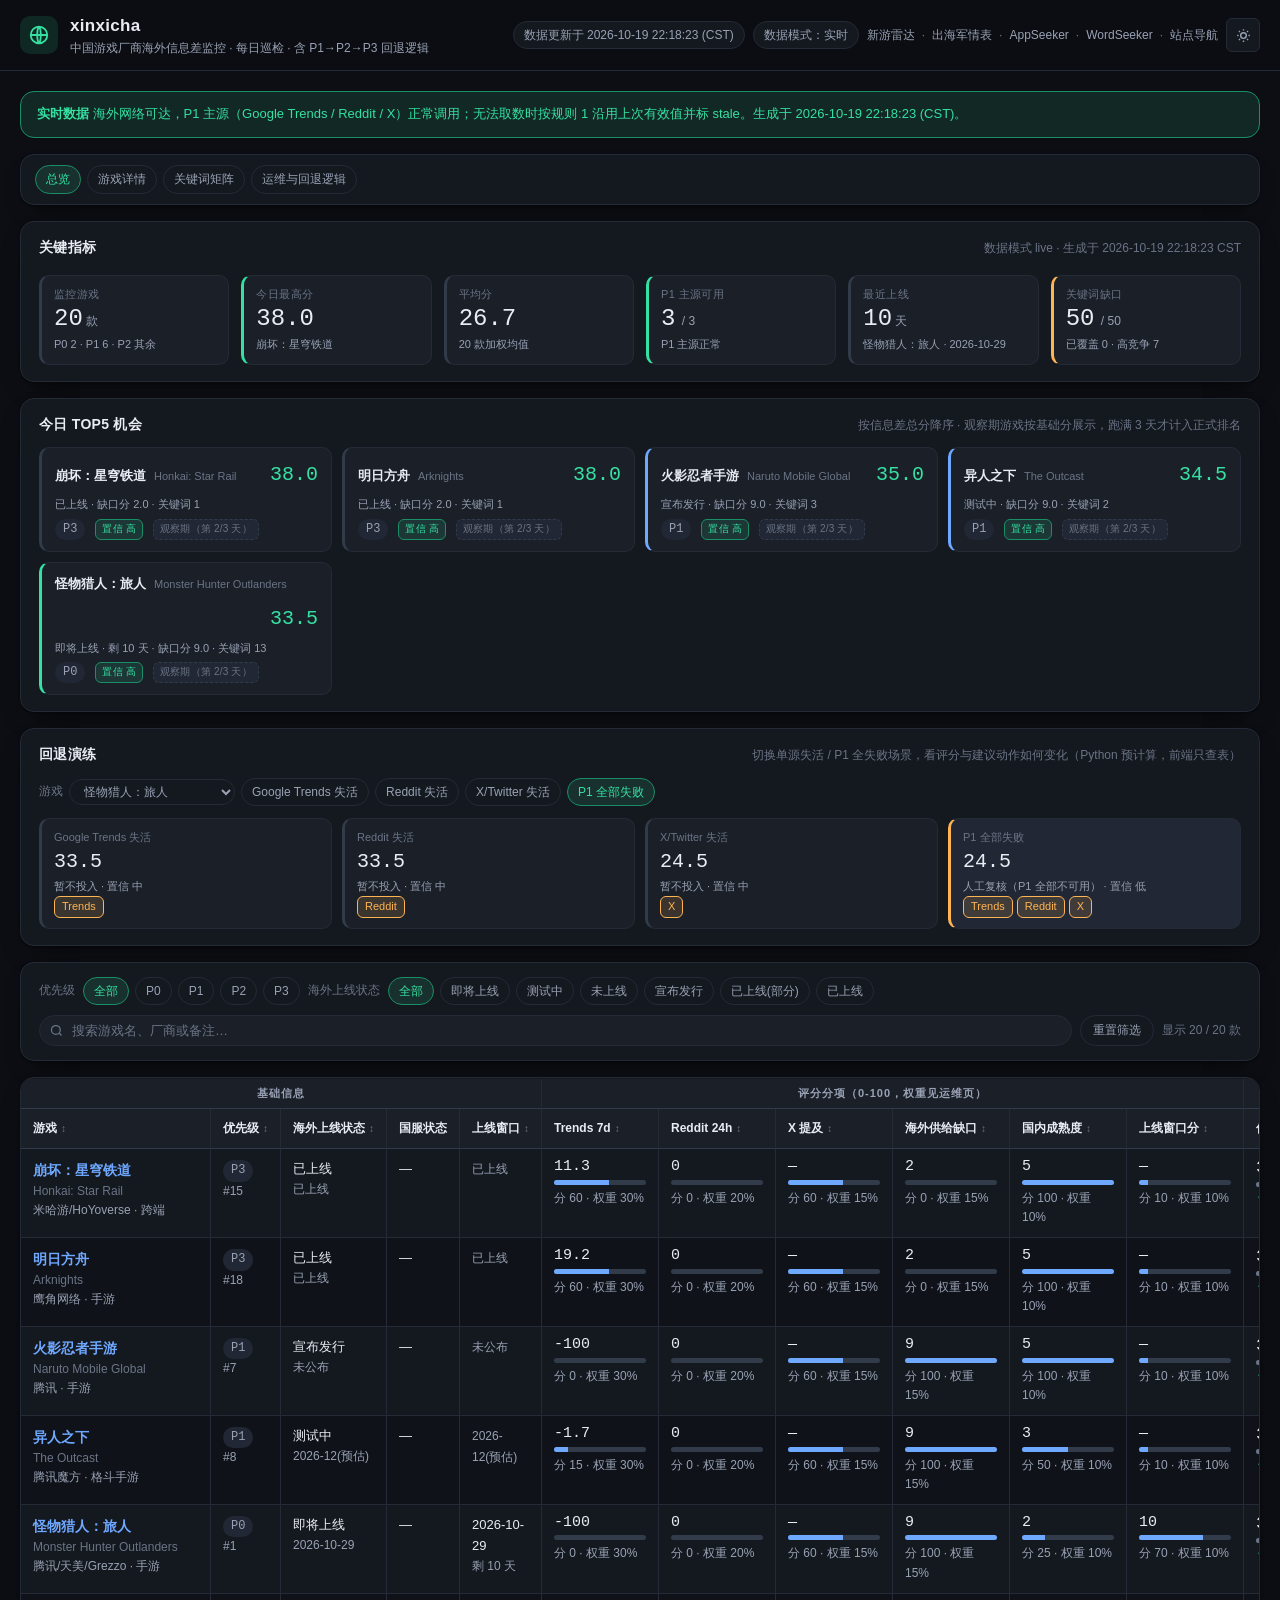
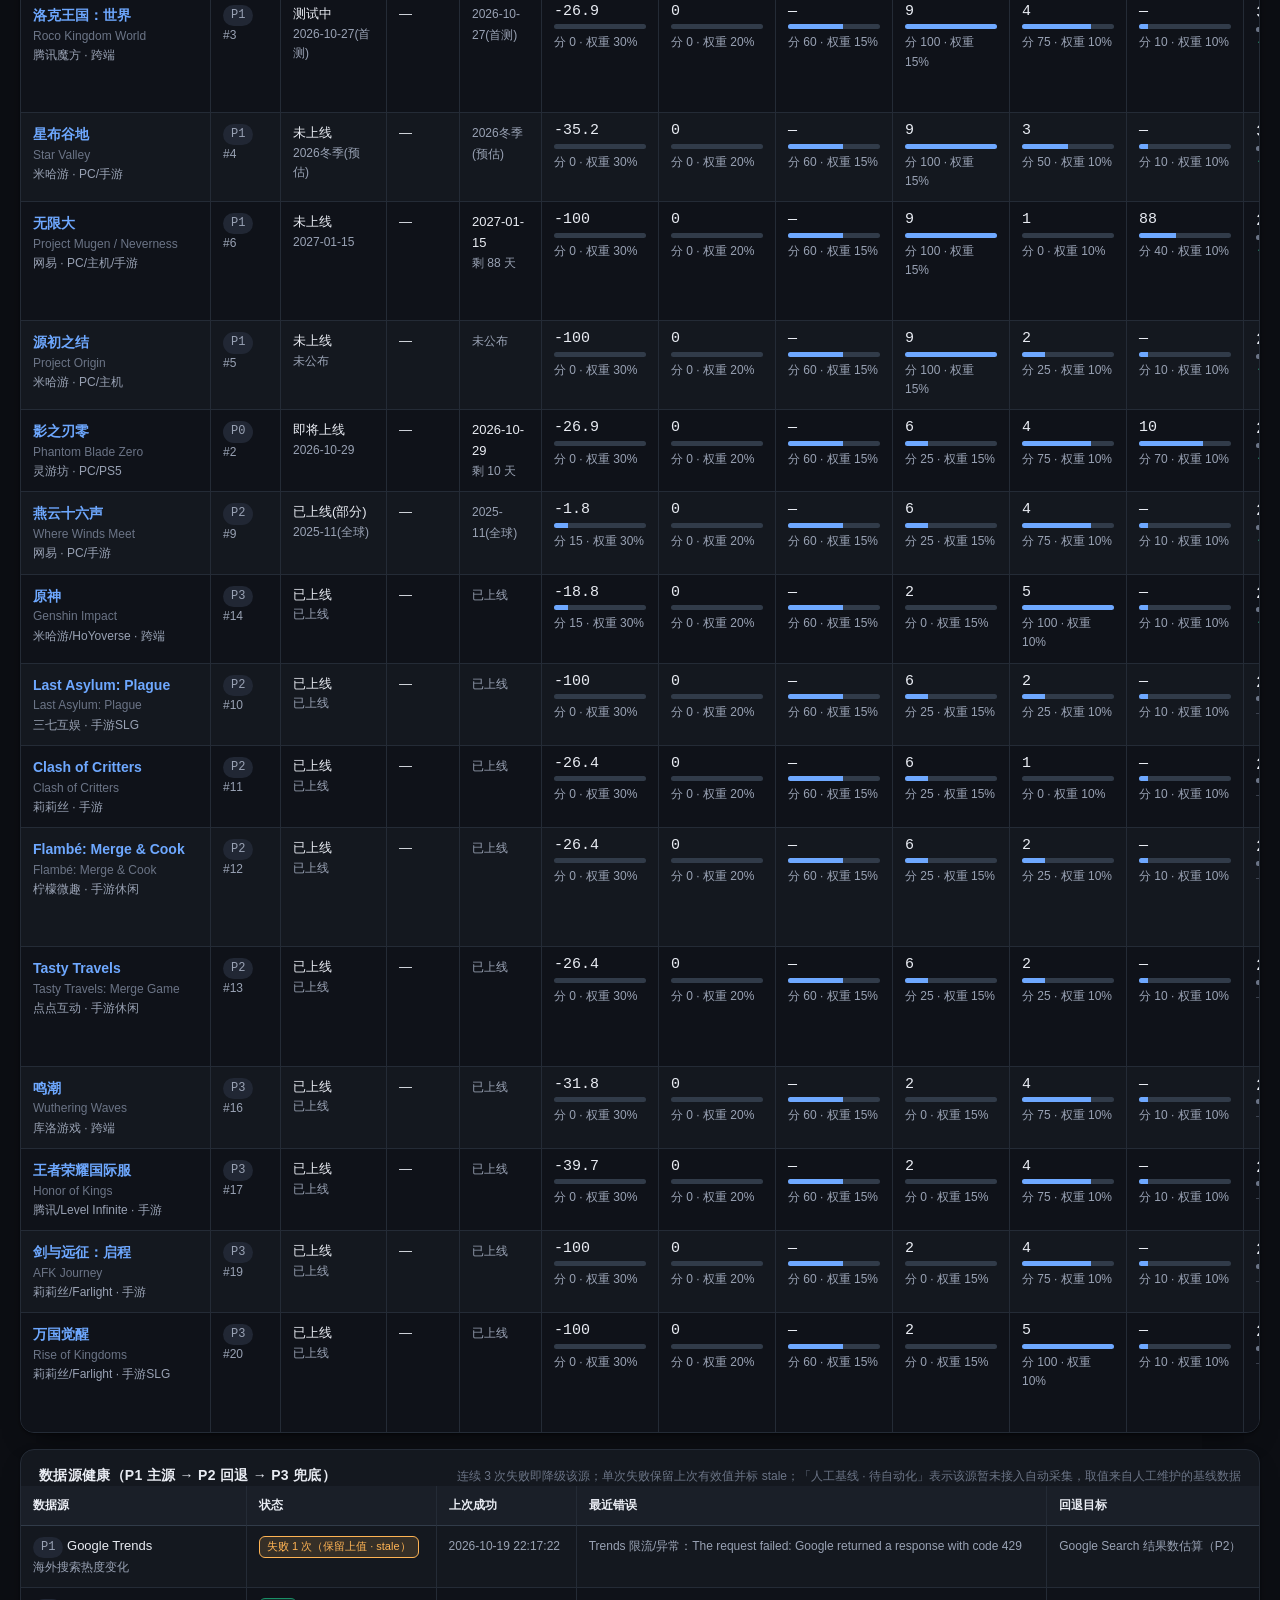
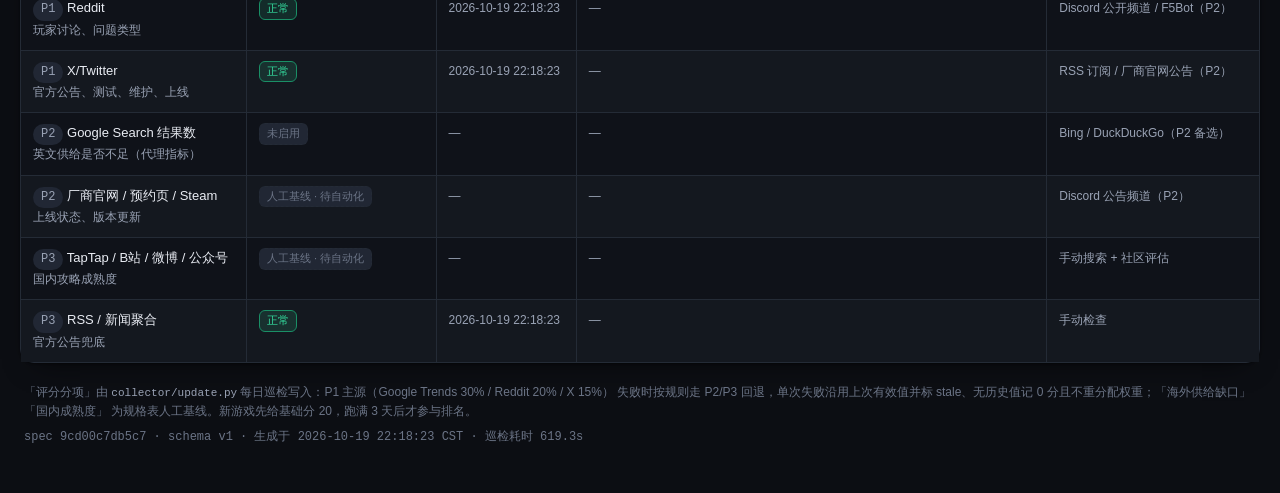
==== web/index.html @ 49a43081 "feat(index): 基础信息新增「国服状态」列（不参与评分）" ====
<!DOCTYPE html>
<html lang="zh-CN" data-theme="dark">
<head>
<meta charset="utf-8">
<meta name="viewport" content="width=device-width, initial-scale=1">
<title>xinxicha · 中国游戏厂商海外信息差监控</title>
<meta name="description" content="20 款国产游戏 × 50 个英文 SEO 关键词的海外信息差监控：Google Trends / Reddit / X 三项 P1 主源每日巡检，失败时按 P1→P2→P3 回退链降级，含回退演练与运行日志。">
<script>
(function () {
  try {
    var saved = localStorage.getItem('xinxicha:theme');
    document.documentElement.setAttribute('data-theme', saved === 'light' ? 'light' : 'dark');
  } catch (error) { /* 隐私模式下保持默认 */ }
})();
</script>
<link rel="stylesheet" href="styles.css?v=4">
</head>
<body>

<header class="topbar">
  <div class="topbar-inner">
    <div class="brand">
      <span class="brand-mark" aria-hidden="true">
        <svg viewBox="0 0 24 24" fill="none" stroke="currentColor" stroke-width="2">
          <circle cx="12" cy="12" r="9"></circle>
          <path d="M3 12h18M12 3c2.6 3 2.6 15 0 18M12 3c-2.6 3-2.6 15 0 18"></path>
        </svg>
      </span>
      <div class="brand-text">
        <h1>xinxicha</h1>
        <p>中国游戏厂商海外信息差监控 · 每日巡检 · 含 P1→P2→P3 回退逻辑</p>
      </div>
    </div>

    <div class="topbar-actions">
      <span class="chip chip-quiet" id="updated-at">正在载入数据…</span>
      <span class="chip chip-quiet" id="mode-chip" hidden></span>
      <span class="chip chip-alert" id="alert-chip" hidden></span>
      <nav class="site-nav" aria-label="同服务器的其他站点">
        <a href="http://101.132.195.92/gameseek/">新游雷达</a>
        <span class="sep">·</span>
        <a href="http://101.132.195.92/gameqker/">出海军情表</a>
        <span class="sep">·</span>
        <a href="http://101.132.195.92/appseeker/">AppSeeker</a>
        <span class="sep">·</span>
        <a href="http://101.132.195.92/wordseeker/">WordSeeker</a>
        <span class="sep">·</span>
        <a href="http://101.132.195.92/">站点导航</a>
      </nav>
      <button class="icon-btn" id="theme-toggle" type="button" aria-label="切换配色">
        <svg viewBox="0 0 24 24" fill="none" stroke="currentColor" stroke-width="2" aria-hidden="true">
          <path d="M12 3v2M12 19v2M3 12h2M19 12h2M5.6 5.6l1.4 1.4M17 17l1.4 1.4M18.4 5.6L17 7M7 17l-1.4 1.4"></path>
          <circle cx="12" cy="12" r="4"></circle>
        </svg>
      </button>
    </div>
  </div>
</header>

<main class="shell">

  <div class="mode-banner" id="mode-banner" hidden></div>

  <nav class="panel page-tabs" aria-label="站内页签">
    <a href="index.html" aria-current="page">总览</a>
    <a href="detail.html">游戏详情</a>
    <a href="keywords.html">关键词矩阵</a>
    <a href="ops.html">运维与回退逻辑</a>
  </nav>

  <section class="panel" aria-label="关键指标">
    <div class="panel-head">
      <h2 class="panel-title">关键指标</h2>
      <span class="panel-note" id="kpi-note"></span>
    </div>
    <div class="kpi-grid" id="kpi-grid"></div>
  </section>

  <section class="panel" aria-label="今日机会">
    <div class="panel-head">
      <h2 class="panel-title">今日 TOP5 机会</h2>
      <span class="panel-note" id="opp-note"></span>
    </div>
    <div class="opp-grid" id="opp-grid"></div>
  </section>

  <section class="panel" aria-label="回退演练">
    <div class="panel-head">
      <h2 class="panel-title">回退演练</h2>
      <span class="panel-note">切换单源失活 / P1 全失败场景，看评分与建议动作如何变化（Python 预计算，前端只查表）</span>
    </div>
    <div class="sim-bar" id="sim-bar"></div>
    <div class="sim-result" id="sim-result"></div>
  </section>

  <section class="panel filter-panel" aria-label="筛选">
    <div class="filter-row">
      <span class="filter-label">优先级</span>
      <div class="chips" id="filter-priority"></div>
      <span class="filter-label">海外上线状态</span>
      <div class="chips" id="filter-status"></div>
    </div>
    <div class="filter-row">
      <span class="search-wrap">
        <svg class="search-icon" viewBox="0 0 24 24" fill="none" stroke="currentColor" stroke-width="2" aria-hidden="true">
          <circle cx="11" cy="11" r="7"></circle>
          <path d="M20 20l-3.5-3.5"></path>
        </svg>
        <input type="search" id="search" placeholder="搜索游戏名、厂商或备注…" autocomplete="off">
      </span>
      <button class="text-btn" id="reset" type="button">重置筛选</button>
      <span class="result-count" id="result-count"></span>
    </div>
  </section>

  <section class="panel table-panel" aria-label="信息差评分表">
    <div class="table-scroll">
      <table class="cmp-table table-mid" id="game-table">
        <thead>
          <tr class="group-row">
            <th colspan="5">基础信息</th>
            <th colspan="6">评分分项（0-100，权重见运维页）</th>
            <th colspan="4">结论</th>
          </tr>
          <tr class="col-row">
            <th class="col-first"><button class="th-btn" data-sort-key="name_cn" type="button">游戏</button></th>
            <th><button class="th-btn" data-sort-key="priority" type="button">优先级</button></th>
            <th><button class="th-btn" data-sort-key="status" type="button">海外上线状态</button></th>
            <th>国服状态</th>
            <th><button class="th-btn" data-sort-key="launch_days" type="button">上线窗口</button></th>
            <th><button class="th-btn" data-sort-key="c_trends" type="button">Trends 7d</button></th>
            <th><button class="th-btn" data-sort-key="c_reddit" type="button">Reddit 24h</button></th>
            <th><button class="th-btn" data-sort-key="c_x" type="button">X 提及</button></th>
            <th><button class="th-btn" data-sort-key="c_gap" type="button">海外供给缺口</button></th>
            <th><button class="th-btn" data-sort-key="c_cn" type="button">国内成熟度</button></th>
            <th><button class="th-btn" data-sort-key="c_launch" type="button">上线窗口分</button></th>
            <th><button class="th-btn" data-sort-key="total" type="button">信息差总分</button></th>
            <th>建议动作</th>
            <th>置信度</th>
            <th>信号源</th>
          </tr>
        </thead>
        <tbody id="game-body"></tbody>
      </table>
    </div>
  </section>

  <section class="panel empty-state" id="empty-state" hidden></section>

  <section class="panel" aria-label="数据源健康">
    <div class="panel-head">
      <h2 class="panel-title">数据源健康（P1 主源 → P2 回退 → P3 兜底）</h2>
      <span class="panel-note">连续 3 次失败即降级该源；单次失败保留上次有效值并标 stale；「人工基线 · 待自动化」表示该源暂未接入自动采集，取值来自人工维护的基线数据</span>
    </div>
    <div class="table-scroll">
      <table class="cmp-table table-compact">
        <thead>
          <tr class="col-row">
            <th class="col-first">数据源</th>
            <th>状态</th>
            <th>上次成功</th>
            <th>最近错误</th>
            <th>回退目标</th>
          </tr>
        </thead>
        <tbody id="health-body"></tbody>
      </table>
    </div>
  </section>

  <footer class="site-footer">
    <p>
      「评分分项」由 <code>collector/update.py</code> 每日巡检写入：P1 主源（Google Trends 30% / Reddit 20% / X 15%）
      失败时按规则走 P2/P3 回退，单次失败沿用上次有效值并标 stale、无历史值记 0 分且不重分配权重；「海外供给缺口」「国内成熟度」
      为规格表人工基线。新游戏先给基础分 20，跑满 3 天后才参与排名。
    </p>
    <p class="footer-meta" id="footer-meta"></p>
  </footer>

</main>

<script src="data/games.js"></script>
<script src="data/keywords.js"></script>
<script src="data/ops.js"></script>
<script src="core.js?v=3"></script>
<script src="app.js?v=2"></script>
</body>
</html>
---- web/styles.css ----
/* ==========================================================================
   gameqker - 国产游戏出海信息差情报表
   design tokens 与第一个站 gameseek 保持一致，保证两站视觉统一、各自独立
   ========================================================================== */

:root {
  --font-sans: -apple-system, BlinkMacSystemFont, "Segoe UI", "PingFang SC",
               "Hiragino Sans GB", "Microsoft YaHei", "Noto Sans SC", sans-serif;
  --font-mono: "JetBrains Mono", ui-monospace, "SFMono-Regular", Consolas, monospace;
  --radius-sm: 6px;
  --radius: 10px;
  --radius-lg: 14px;
  --radius-full: 999px;
  --shell: 1440px;
}

:root[data-theme="dark"] {
  --bg: #0c0e13;
  --bg-soft: #10131a;
  --panel: #14181f;
  --panel-2: #1a1f28;
  --panel-3: #212734;
  --row-alt: #0f1219;
  --border: #242b36;
  --border-strong: #313b49;
  --text: #e9ecf3;
  --text-dim: #99a2b4;
  --text-faint: #6b7486;
  --brand: #35e0a1;
  --brand-deep: #1a8f66;
  --brand-wash: rgba(53, 224, 161, 0.12);
  --blue: #6ea8ff;
  --amber: #ffb454;
  --violet: #b98bff;
  --pink: #ff7ab8;
  --red: #ff6b6b;
  --shadow: 0 1px 2px rgba(0, 0, 0, 0.4), 0 12px 28px -16px rgba(0, 0, 0, 0.8);
}

:root[data-theme="light"] {
  --bg: #f5f6f9;
  --bg-soft: #ffffff;
  --panel: #ffffff;
  --panel-2: #f4f6f9;
  --panel-3: #eceff4;
  --row-alt: #f7f8fa;
  --border: #e2e6ed;
  --border-strong: #ced4de;
  --text: #14181f;
  --text-dim: #5c6575;
  --text-faint: #8b93a3;
  --brand: #0d9d68;
  --brand-deep: #086647;
  --brand-wash: rgba(13, 157, 104, 0.10);
  --blue: #2f6fe4;
  --amber: #b5730a;
  --violet: #7c4fd4;
  --pink: #c43f80;
  --red: #d93a3a;
  --shadow: 0 1px 2px rgba(16, 24, 40, 0.04), 0 10px 24px -18px rgba(16, 24, 40, 0.25);
}

/* 变现等级色阶 */
:root {
  --c-lv-high: var(--brand);
  --c-lv-midhigh: var(--blue);
  --c-lv-mid: var(--amber);
  --c-lv-midlow: var(--violet);
  --c-lv-low: var(--text-faint);
}

/* ==========================================================================
   Base
   ========================================================================== */

* { box-sizing: border-box; }

[hidden] { display: none !important; }

html, body { margin: 0; }

body {
  background: var(--bg);
  color: var(--text);
  font-family: var(--font-sans);
  font-size: 14px;
  line-height: 1.6;
  -webkit-font-smoothing: antialiased;
}

a { color: var(--blue); text-decoration: none; }
a:hover { text-decoration: underline; }
code { font-family: var(--font-mono); font-size: 0.92em; color: var(--text-dim); }

/* ==========================================================================
   Topbar
   ========================================================================== */

.topbar {
  position: sticky;
  top: 0;
  z-index: 20;
  background: color-mix(in srgb, var(--bg) 88%, transparent);
  backdrop-filter: blur(10px);
  border-bottom: 1px solid var(--border);
}

.topbar-inner {
  max-width: var(--shell);
  margin: 0 auto;
  padding: 12px 20px;
  display: flex;
  align-items: center;
  gap: 16px;
  flex-wrap: wrap;
}

.brand { display: flex; align-items: center; gap: 12px; flex: 1 1 auto; min-width: 0; }

.brand-mark {
  width: 38px; height: 38px;
  display: grid; place-items: center;
  border-radius: var(--radius);
  background: var(--brand-wash);
  color: var(--brand);
  flex: none;
}
.brand-mark svg { width: 22px; height: 22px; }

.brand-text h1 { margin: 0; font-size: 17px; letter-spacing: 0.3px; }
.brand-text p { margin: 0; font-size: 12px; color: var(--text-dim); }

.topbar-actions { display: flex; align-items: center; gap: 8px; flex-wrap: wrap; }

/* 顶栏右侧的站间互链（跨子站一律用绝对 URL，见 site_memory §3） */
.site-nav { display: flex; align-items: center; gap: 7px; font-size: 12px; white-space: nowrap; }
.site-nav a { color: var(--text-dim); text-decoration: none; }
.site-nav a:hover { color: var(--brand); }
.site-nav .sep { color: var(--text-faint); }

.icon-btn {
  width: 34px; height: 34px;
  display: grid; place-items: center;
  border-radius: var(--radius-sm);
  border: 1px solid var(--border);
  background: var(--panel);
  color: var(--text-dim);
  cursor: pointer;
}
.icon-btn:hover { color: var(--text); border-color: var(--border-strong); }
.icon-btn svg { width: 17px; height: 17px; }

/* ==========================================================================
   Chips & badges
   ========================================================================== */

.chip {
  display: inline-flex;
  align-items: center;
  gap: 6px;
  padding: 4px 10px;
  border-radius: var(--radius-full);
  border: 1px solid var(--border);
  background: var(--panel);
  color: var(--text-dim);
  font-size: 12px;
  font-family: inherit;
  line-height: 1.5;
  cursor: pointer;
  white-space: nowrap;
}
.chip:hover { border-color: var(--border-strong); color: var(--text); }
.chip[aria-pressed="true"] {
  background: var(--brand-wash);
  border-color: var(--brand-deep);
  color: var(--brand);
}
.chip-quiet { cursor: default; }
.chip-quiet:hover { border-color: var(--border); color: var(--text-dim); }
.chip-changed {
  cursor: default;
  background: var(--brand-wash);
  border-color: var(--brand-deep);
  color: var(--brand);
}
/* 上线倒计时提醒：用琥珀色，和「今日变更」的绿色区分开 */
.chip-alert {
  cursor: default;
  background: color-mix(in srgb, var(--amber) 14%, transparent);
  border-color: var(--amber);
  color: var(--amber);
}
.chip-count { color: var(--text-faint); font-size: 11px; }

.badge {
  display: inline-block;
  margin-left: 6px;
  padding: 1px 6px;
  border-radius: var(--radius-sm);
  font-size: 10px;
  font-weight: 500;
  letter-spacing: 0.2px;
  white-space: nowrap;
  vertical-align: middle;
}
.badge-manual { background: var(--panel-3); color: var(--text-faint); border: 1px solid var(--border); }
.badge-auto { background: var(--brand-wash); color: var(--brand); border: 1px solid var(--brand-deep); }

/* ==========================================================================
   Shell & panels
   ========================================================================== */

.shell {
  max-width: var(--shell);
  margin: 0 auto;
  padding: 20px;
  display: flex;
  flex-direction: column;
  gap: 16px;
}

.panel {
  background: var(--panel);
  border: 1px solid var(--border);
  border-radius: var(--radius-lg);
  box-shadow: var(--shadow);
}

.intro-panel { padding: 16px 18px; }
.intro-text { margin: 0 0 8px; color: var(--text-dim); font-size: 13px; }
.legend { margin: 0; color: var(--text-faint); font-size: 12px; display: flex; align-items: center; flex-wrap: wrap; }
.legend-gap { width: 14px; }

.filter-panel { padding: 14px 18px; display: flex; flex-direction: column; gap: 10px; }
.filter-row { display: flex; align-items: center; gap: 8px; flex-wrap: wrap; }
.filter-label { color: var(--text-faint); font-size: 12px; flex: none; }
.chips { display: flex; align-items: center; gap: 6px; flex-wrap: wrap; }

.search-wrap {
  position: relative;
  display: flex;
  align-items: center;
  flex: 1 1 260px;
  min-width: 220px;
}
.search-icon {
  position: absolute;
  left: 10px;
  width: 15px; height: 15px;
  color: var(--text-faint);
  pointer-events: none;
}
#search {
  width: 100%;
  padding: 7px 12px 7px 32px;
  border-radius: var(--radius-full);
  border: 1px solid var(--border);
  background: var(--panel-2);
  color: var(--text);
  font-family: inherit;
  font-size: 13px;
}
#search::placeholder { color: var(--text-faint); }
#search:focus { outline: none; border-color: var(--brand-deep); }

.text-btn {
  padding: 6px 12px;
  border-radius: var(--radius-full);
  border: 1px solid var(--border);
  background: transparent;
  color: var(--text-dim);
  font-family: inherit;
  font-size: 12px;
  cursor: pointer;
}
.text-btn:hover { color: var(--text); border-color: var(--border-strong); }
.result-count { margin-left: auto; color: var(--text-faint); font-size: 12px; }

/* ==========================================================================
   Comparison table
   ========================================================================== */

.table-panel { overflow: hidden; }

.table-scroll {
  overflow-x: auto;
  overflow-y: visible;
  /* 让横向滚动条常驻，避免用户忽略右侧还有列 */
  scrollbar-color: var(--border-strong) transparent;
}

/* 表格顶部镜像滚动条（core.js 动态插入）：宽表不必滚到末尾即可横向拖动。
   与 .table-scroll 双向同步 scrollLeft；不溢出时由 JS 置 [hidden] 隐藏。 */
.scroll-top {
  overflow-x: auto;
  overflow-y: hidden;
  scrollbar-color: var(--border-strong) transparent;
}
.scroll-top-track { height: 1px; }

.cmp-table {
  border-collapse: separate;
  border-spacing: 0;
  width: 100%;
  min-width: 1500px;
  font-size: 13px;
}

.cmp-table th,
.cmp-table td {
  border-bottom: 1px solid var(--border);
  border-right: 1px solid var(--border);
  padding: 10px 12px;
  text-align: left;
  vertical-align: top;
}
.cmp-table th:last-child,
.cmp-table td:last-child { border-right: none; }
.cmp-table tbody tr:last-child td { border-bottom: none; }

/* 两级表头 */
.group-row th {
  position: sticky;
  top: 0;
  z-index: 2;
  background: var(--panel-2);
  color: var(--text-dim);
  font-size: 11px;
  font-weight: 600;
  letter-spacing: 1px;
  text-align: center;
  padding: 6px 12px;
  border-bottom: 1px solid var(--border-strong);
}

.col-row th {
  position: sticky;
  top: 27px;
  z-index: 2;
  background: var(--panel-2);
  color: var(--text);
  font-size: 12px;
  font-weight: 600;
  white-space: nowrap;
  border-bottom: 1px solid var(--border-strong);
}

/* 单行表头（thead 里只有 col-row、没有 group-row）不能沿用 27px 偏移：
   没有上一级表头时，sticky 会把表头下移 27px 盖住首行数据
   （xinxicha 的「数据源健康」「评分模型」「回退源表」等单级表头表即此情形） */
.cmp-table thead > .col-row:first-child th { top: 0; }

.th-btn {
  border: none;
  background: transparent;
  color: inherit;
  font: inherit;
  padding: 0;
  cursor: pointer;
  display: inline-flex;
  align-items: center;
  gap: 4px;
}
.th-btn:hover { color: var(--brand); }
.th-btn::after { content: "↕"; color: var(--text-faint); font-size: 10px; }
.th-btn[data-dir="asc"]::after { content: "↑"; color: var(--brand); }
.th-btn[data-dir="desc"]::after { content: "↓"; color: var(--brand); }

/* 首列冻结 */
.cmp-table .col-first { position: sticky; left: 0; z-index: 3; background: var(--panel-2); }

/* 隔行变色：颜色挂在行级变量上，冻结列与普通单元格共用同一底色，
   排序/筛选后 nth-child 会跟着重排，不需要动 JS */
.cmp-table tbody tr { --row-bg: var(--panel); }
.cmp-table tbody tr:nth-child(even) { --row-bg: var(--row-alt); }
.cmp-table tbody td { background: var(--row-bg); }
.cmp-table td.col-first { background: var(--row-bg); z-index: 1; min-width: 190px; }

/* 悬停要能盖住条纹，所以必须写在斑马纹规则之后 */
.cmp-table tbody tr:hover td { background: var(--panel-3); }

td.col-name { min-width: 190px; }
td.col-markets, td.col-keywords, td.col-opportunities, td.col-risks { min-width: 190px; }
td.col-cn_status, td.col-global_status, td.col-gap_window { min-width: 230px; }

.game-name { font-weight: 600; font-size: 14px; }
.game-name-en { color: var(--text-faint); font-size: 12px; }
.prio {
  display: inline-block;
  padding: 1px 8px;
  border-radius: var(--radius-full);
  background: var(--panel-3);
  color: var(--text-dim);
  font-family: var(--font-mono);
  font-size: 12px;
}

.cell-title { color: var(--text); }
.cell-sub { color: var(--text-dim); font-size: 12px; }

ul.cell-list { margin: 0; padding-left: 16px; }
ul.cell-list li { margin: 2px 0; color: var(--text-dim); }
ul.cell-list li::marker { color: var(--text-faint); }

.tag-row { display: flex; flex-wrap: wrap; gap: 4px; }
.tag {
  display: inline-block;
  padding: 1px 8px;
  border-radius: var(--radius-sm);
  background: var(--panel-3);
  color: var(--text-dim);
  font-size: 12px;
  white-space: nowrap;
}

.lv {
  display: inline-block;
  padding: 1px 8px;
  border-radius: var(--radius-full);
  border: 1px solid currentColor;
  font-size: 12px;
}
.lv-high { color: var(--c-lv-high); }
.lv-midhigh { color: var(--c-lv-midhigh); }
.lv-mid { color: var(--c-lv-mid); }
.lv-midlow { color: var(--c-lv-midlow); }
.lv-low { color: var(--c-lv-low); }

/* 自动校验区块 */
.auto-block {
  margin-top: 8px;
  padding: 8px 10px;
  border-radius: var(--radius-sm);
  background: var(--panel-2);
  border: 1px dashed var(--border-strong);
}
.auto-head { font-size: 11px; color: var(--brand); letter-spacing: 0.4px; }
.auto-list { margin: 4px 0 0; padding: 0; list-style: none; font-size: 12px; color: var(--text-dim); }
.auto-list li { margin: 1px 0; }
.auto-key { color: var(--text-faint); margin-right: 4px; }
.auto-bad { color: var(--amber); }
.auto-stale { color: var(--text-faint); font-size: 11px; }

/* 海外热度：人工定性，左侧色条与「自动校验」区块区分开 */
.heat-block {
  margin-top: 8px;
  padding: 7px 10px;
  border-radius: var(--radius-sm);
  background: var(--panel-2);
  border-left: 2px solid var(--amber);
  font-size: 12px;
  color: var(--text-dim);
}
.heat-head { display: flex; align-items: baseline; gap: 6px; }
.heat-key { color: var(--amber); letter-spacing: 0.3px; }
.heat-checked { margin-left: auto; color: var(--text-faint); font-size: 11px; font-family: var(--font-mono); }
.heat-text { margin-top: 2px; }

/* 热度趋势：行内迷你折线（A·Trends 热度 / B·Steam 评测数 / C·自建信号活跃度 逐级兜底） */
.trend-block { border-left-color: var(--blue); }
.trend-key { color: var(--blue); }
.trend-source {
  margin-left: auto;
  font-size: 11px;
  color: var(--text-faint);
  font-family: var(--font-mono);
}
.trend-body { display: flex; align-items: center; gap: 8px; margin-top: 4px; }
.sparkline {
  width: 132px;
  height: 26px;
  flex: none;
  fill: none;
  stroke: var(--blue);
  stroke-width: 1.6;
  stroke-linejoin: round;
  stroke-linecap: round;
}
.sparkline circle { fill: var(--blue); stroke: none; }
.trend-delta { font-size: 11px; font-family: var(--font-mono); color: var(--text-faint); }
.trend-pending { margin-top: 2px; color: var(--text-faint); font-size: 11px; }

/* 今日变更：色条只画在首列，避免每一列左边缘都出现一条色条 */
tr.row-changed td.col-first { box-shadow: inset 3px 0 0 var(--brand); }
.tag-changed {
  display: inline-block;
  margin-top: 4px;
  padding: 1px 6px;
  border-radius: var(--radius-sm);
  background: var(--brand-wash);
  color: var(--brand);
  font-size: 11px;
}

/* ==========================================================================
   变更历史面板
   ========================================================================== */

.changes-panel { padding: 0; }
.changes-panel > summary {
  cursor: pointer;
  padding: 12px 18px;
  font-size: 13px;
  color: var(--text-dim);
  display: flex;
  align-items: center;
  gap: 8px;
  list-style: none;
}
.changes-panel > summary::-webkit-details-marker { display: none; }
.changes-panel > summary::before { content: "▸"; color: var(--text-faint); }
.changes-panel[open] > summary::before { content: "▾"; }
.changes-panel[open] > summary { border-bottom: 1px solid var(--border); }
.changes-count { color: var(--text-faint); font-size: 12px; }

.changes-body { padding: 6px 18px 14px; }
.change-item {
  display: flex;
  gap: 10px;
  padding: 7px 0;
  border-bottom: 1px dashed var(--border);
  font-size: 12px;
  align-items: baseline;
}
.change-item:last-child { border-bottom: none; }
.change-time { color: var(--text-faint); font-family: var(--font-mono); flex: none; }
.change-game { color: var(--text); flex: none; min-width: 108px; }
.change-field {
  flex: none;
  padding: 0 6px;
  border-radius: var(--radius-sm);
  background: var(--panel-3);
  color: var(--text-dim);
  font-size: 11px;
}
.change-diff { color: var(--text-dim); }
.change-old { color: var(--text-faint); text-decoration: line-through; }
.change-evidence {
  color: var(--text-faint);
  overflow: hidden;
  text-overflow: ellipsis;
  white-space: nowrap;
  max-width: 420px;
}

/* ==========================================================================
   上线倒计时面板
   ========================================================================== */

.countdown-panel { padding: 14px 18px 16px; }
.countdown-head { display: flex; align-items: baseline; gap: 10px; flex-wrap: wrap; }
.countdown-title { margin: 0; font-size: 14px; letter-spacing: 0.3px; }
.countdown-note { margin-left: auto; color: var(--text-faint); font-size: 12px; }

.countdown-list {
  margin-top: 12px;
  display: grid;
  grid-template-columns: repeat(auto-fill, minmax(212px, 1fr));
  gap: 10px;
}

.countdown-card {
  padding: 10px 12px 11px 14px;
  border-radius: var(--radius);
  background: var(--panel-2);
  border: 1px solid var(--border);
  border-left: 3px solid var(--border-strong);
  display: flex;
  flex-direction: column;
  gap: 5px;
}
/* 上线前 2 天内：整卡高亮，倒计时数字转绿 */
.countdown-card.is-near {
  background: var(--brand-wash);
  border-color: var(--brand-deep);
  border-left-color: var(--brand);
}
.countdown-card.is-near .countdown-days { color: var(--brand); }

.countdown-days {
  font-family: var(--font-mono);
  font-size: 22px;
  line-height: 1.15;
  color: var(--text);
}
.countdown-days small {
  margin-left: 3px;
  font-family: var(--font-sans);
  font-size: 12px;
  color: var(--text-dim);
}

.countdown-name { font-weight: 600; font-size: 13px; }
.countdown-name-en { color: var(--text-faint); font-size: 11px; }
.countdown-meta { display: flex; align-items: baseline; gap: 8px; flex-wrap: wrap; font-size: 11px; }
.countdown-date { color: var(--text-dim); font-family: var(--font-mono); }
.countdown-origin { color: var(--text-faint); font-size: 11px; }
.countdown-empty { margin: 0; color: var(--text-faint); font-size: 12px; }

/* ==========================================================================
   Empty state & footer
   ========================================================================== */

.empty-state { padding: 40px 18px; text-align: center; color: var(--text-faint); }

.site-footer { padding: 4px 4px 28px; }
.site-footer p { margin: 0 0 6px; color: var(--text-faint); font-size: 12px; }
.footer-meta { font-family: var(--font-mono); font-size: 11px; }

/* ==========================================================================
   响应式：窄屏把表格降级成卡片（同一份 DOM，不做 JS 分支）
   ========================================================================== */

@media (max-width: 860px) {
  .shell { padding: 12px; }
  .table-panel { overflow: visible; }
  .table-scroll { overflow-x: visible; }

  .cmp-table { min-width: 0; display: block; }
  .cmp-table thead { display: none; }
  .cmp-table tbody { display: block; }

  .cmp-table tbody tr {
    display: block;
    border: 1px solid var(--border);
    border-radius: var(--radius);
    margin: 0 0 12px;
    padding: 4px 0;
    background: var(--panel);
    /* 卡片模式下不用条纹：底色统一交给卡片本身，保证圆角完整 */
    --row-bg: transparent;
  }
  .cmp-table tbody tr:hover td { background: transparent; }

  .cmp-table td {
    display: block;
    border: none;
    border-bottom: 1px dashed var(--border);
    padding: 8px 14px;
    min-width: 0;
  }
  .cmp-table tbody tr td:last-child { border-bottom: none; }

  /* 首列不再冻结 */
  .cmp-table td.col-first { position: static; }

  .cmp-table td::before {
    content: attr(data-label);
    display: block;
    margin-bottom: 3px;
    color: var(--text-faint);
    font-size: 11px;
    letter-spacing: 0.4px;
  }
  .cmp-table td.col-first::before { content: none; }

  .game-name { font-size: 15px; }
  .change-evidence { display: none; }
  .result-count { margin-left: 0; }

  /* 倒计时卡片在窄屏一行一个，标题与说明换行排列 */
  .countdown-list { grid-template-columns: 1fr; }
  .countdown-note { margin-left: 0; flex: 1 1 100%; }
}

/* ==========================================================================
   xinxicha 站点专属（在 gameqker 统一设计体系之上追加，令牌与外壳不改）
   ========================================================================== */

/* 数据模式横幅 & 告警 */
.mode-banner {
  padding: 12px 16px;
  border-radius: var(--radius-lg);
  border: 1px solid var(--amber);
  background: color-mix(in srgb, var(--amber) 12%, transparent);
  color: var(--amber);
  font-size: 13px;
}
.mode-banner-live {
  border-color: var(--brand-deep);
  background: var(--brand-wash);
  color: var(--brand);
}
.mode-banner strong { color: inherit; }

/* 站内页签（跨站互链在 .site-nav，站内导航在这里，一律相对路径） */
.page-tabs {
  display: flex;
  align-items: center;
  gap: 6px;
  flex-wrap: wrap;
  padding: 10px 14px;
}
.page-tabs a {
  padding: 4px 10px;
  border-radius: var(--radius-full);
  border: 1px solid var(--border);
  color: var(--text-dim);
  font-size: 12px;
  text-decoration: none;
}
.page-tabs a:hover { color: var(--text); border-color: var(--border-strong); }
.page-tabs a[aria-current="page"] {
  background: var(--brand-wash);
  border-color: var(--brand-deep);
  color: var(--brand);
}

/* KPI */
.kpi-grid {
  display: grid;
  grid-template-columns: repeat(auto-fit, minmax(168px, 1fr));
  gap: 12px;
  padding: 16px 18px;
}
.kpi {
  padding: 10px 12px;
  border-radius: var(--radius);
  background: var(--panel-2);
  border: 1px solid var(--border);
  border-left: 3px solid var(--border-strong);
}
.kpi-label { color: var(--text-faint); font-size: 11px; letter-spacing: 0.4px; }
.kpi-value {
  font-family: var(--font-mono);
  font-size: 24px;
  line-height: 1.2;
  margin-top: 2px;
}
.kpi-unit { font-family: var(--font-sans); font-size: 12px; color: var(--text-dim); margin-left: 3px; }
.kpi-sub { color: var(--text-dim); font-size: 11px; margin-top: 2px; }
.kpi-good { border-left-color: var(--brand); }
.kpi-warn { border-left-color: var(--amber); }
.kpi-bad { border-left-color: var(--red); }

/* 面板标题 */
.panel-head {
  display: flex;
  align-items: baseline;
  gap: 10px;
  flex-wrap: wrap;
  padding: 14px 18px 0;
}
.panel-title { margin: 0; font-size: 14px; letter-spacing: 0.3px; }
.panel-note { margin-left: auto; color: var(--text-faint); font-size: 12px; }
.panel-body { padding: 12px 18px 16px; }

/* 今日机会卡 */
.opp-grid {
  display: grid;
  grid-template-columns: repeat(auto-fill, minmax(248px, 1fr));
  gap: 10px;
  padding: 12px 18px 16px;
}
.opp-card {
  padding: 11px 13px;
  border-radius: var(--radius);
  background: var(--panel-2);
  border: 1px solid var(--border);
  border-left: 3px solid var(--border-strong);
  display: flex;
  flex-direction: column;
  gap: 5px;
  text-decoration: none;
  color: inherit;
}
.opp-card:hover { border-color: var(--border-strong); text-decoration: none; }
.opp-card.is-p0 { border-left-color: var(--brand); }
.opp-card.is-p1 { border-left-color: var(--blue); }
.opp-head { display: flex; align-items: baseline; gap: 8px; flex-wrap: wrap; }
.opp-name { font-weight: 600; font-size: 13px; }
.opp-name-en { color: var(--text-faint); font-size: 11px; }
.opp-score { margin-left: auto; font-family: var(--font-mono); font-size: 20px; color: var(--brand); }
.opp-meta { font-size: 11px; color: var(--text-dim); }
.opp-foot { display: flex; gap: 4px; flex-wrap: wrap; }

/* 分数与进度条 */
.score-cell { display: flex; flex-direction: column; gap: 4px; min-width: 92px; }
.score-num { font-family: var(--font-mono); font-size: 17px; line-height: 1.1; }
.score-bar {
  height: 5px;
  border-radius: var(--radius-full);
  background: var(--border-strong);
  overflow: hidden;
}
.score-bar-fill { display: block; height: 100%; background: var(--text-faint); }
.score-bar-fill.lv-a { background: var(--brand); }
.score-bar-fill.lv-b { background: var(--blue); }
.score-bar-fill.lv-c { background: var(--amber); }
.score-bar-fill.lv-d { background: var(--text-faint); }
.delta-up { color: var(--brand); font-size: 11px; font-family: var(--font-mono); }
.delta-down { color: var(--red); font-size: 11px; font-family: var(--font-mono); }
.delta-flat { color: var(--text-faint); font-size: 11px; font-family: var(--font-mono); }

/* 数据源标签：P1 主源 / P2 回退 / P3 兜底 / stale / fallback（回退源用琥珀色，见规格失败规则 5） */
.src {
  display: inline-block;
  padding: 1px 7px;
  border-radius: var(--radius-sm);
  border: 1px solid var(--border);
  background: var(--panel-3);
  color: var(--text-dim);
  font-size: 11px;
  white-space: nowrap;
}
.src-p1 { border-color: var(--brand-deep); color: var(--brand); background: var(--brand-wash); }
.src-p2 { border-color: var(--border-strong); color: var(--text-dim); }
.src-p3 { color: var(--text-faint); }
.src-stale {
  border-color: var(--amber);
  background: color-mix(in srgb, var(--amber) 14%, transparent);
  color: var(--amber);
}
.src-fallback {
  border-color: var(--amber);
  background: color-mix(in srgb, var(--amber) 14%, transparent);
  color: var(--amber);
}
.src-none { border-style: dashed; color: var(--text-faint); }
.src-row { display: flex; gap: 4px; flex-wrap: wrap; }

/* 置信度徽章 */
.badge-conf-high { background: var(--brand-wash); color: var(--brand); border: 1px solid var(--brand-deep); }
.badge-conf-mid {
  background: color-mix(in srgb, var(--amber) 14%, transparent);
  color: var(--amber);
  border: 1px solid var(--amber);
}
.badge-conf-low { background: var(--panel-3); color: var(--red); border: 1px solid var(--red); }
.badge-base { background: var(--panel-3); color: var(--text-faint); border: 1px dashed var(--border-strong); }

/* 评分分解 */
.comp-list { display: flex; flex-direction: column; gap: 6px; padding: 0; margin: 0; list-style: none; }
.comp-item { display: flex; align-items: center; gap: 8px; font-size: 12px; }
.comp-label { flex: none; width: 106px; color: var(--text-dim); }
.comp-bar { flex: 1 1 auto; height: 6px; border-radius: var(--radius-full); background: var(--border-strong); overflow: hidden; min-width: 60px; }
.comp-fill { display: block; height: 100%; background: var(--blue); }
.comp-fill.is-stale { background: var(--amber); }
.comp-val { flex: none; width: 84px; text-align: right; font-family: var(--font-mono); color: var(--text-dim); }
.comp-src { flex: 0 1 auto; min-width: 0; max-width: 260px; overflow: hidden; text-overflow: ellipsis; white-space: nowrap; font-size: 11px; color: var(--text-faint); }

/* 字段字典 */
.field-grid {
  display: grid;
  grid-template-columns: repeat(auto-fill, minmax(240px, 1fr));
  gap: 8px;
  padding: 0 18px 16px;
}
.field-item {
  padding: 9px 11px;
  border-radius: var(--radius-sm);
  background: var(--panel-2);
  border: 1px solid var(--border);
}
.field-code { font-family: var(--font-mono); color: var(--brand); font-size: 11px; }
.field-name { font-weight: 600; font-size: 12px; margin-left: 6px; }
.field-desc { color: var(--text-dim); font-size: 11px; margin-top: 3px; }
.field-meta { color: var(--text-faint); font-size: 11px; margin-top: 3px; }

/* 每日任务时间轴 */
.timeline { display: flex; flex-direction: column; gap: 10px; padding: 12px 18px 16px; }
.tl-item {
  display: grid;
  grid-template-columns: 96px 1fr;
  gap: 12px;
  align-items: start;
}
.tl-time { color: var(--text-faint); font-size: 11px; font-family: var(--font-mono); padding-top: 2px; }
.tl-card {
  padding: 10px 12px;
  border-radius: var(--radius);
  background: var(--panel-2);
  border: 1px solid var(--border);
  border-left: 3px solid var(--blue);
}
.tl-head { display: flex; align-items: baseline; gap: 8px; flex-wrap: wrap; }
.tl-name { font-weight: 600; font-size: 13px; }
.tl-id { font-family: var(--font-mono); color: var(--text-faint); font-size: 11px; }
.tl-eta { margin-left: auto; color: var(--text-faint); font-size: 11px; }
.tl-steps { margin: 6px 0 0; padding-left: 18px; color: var(--text-dim); font-size: 12px; }
.tl-steps li { margin: 1px 0; }
.tl-fallback {
  margin-top: 7px;
  padding: 7px 9px;
  border-radius: var(--radius-sm);
  background: var(--panel-3);
  border: 1px solid var(--border);
  color: var(--text-dim);
  font-size: 11px;
  white-space: pre-wrap;
}

/* 键值明细 */
.kv { display: flex; flex-direction: column; gap: 6px; padding: 0; margin: 0; list-style: none; }
.kv li { display: flex; gap: 10px; font-size: 12px; }
.kv-key { flex: none; width: 132px; color: var(--text-faint); }
.kv-val { color: var(--text-dim); }

/* 回退演练 */
.sim-bar { display: flex; align-items: center; gap: 6px; flex-wrap: wrap; padding: 12px 18px 0; }
.sim-result { padding: 12px 18px 16px; display: flex; gap: 10px; flex-wrap: wrap; }
.sim-card {
  flex: 1 1 200px;
  padding: 10px 12px;
  border-radius: var(--radius);
  background: var(--panel-2);
  border: 1px solid var(--border);
  border-left: 3px solid var(--border-strong);
}
.sim-card.is-active { border-left-color: var(--amber); background: var(--panel-3); }
.sim-card .sim-label { color: var(--text-faint); font-size: 11px; }
.sim-card .sim-total { font-family: var(--font-mono); font-size: 20px; }
.sim-card .sim-meta { color: var(--text-dim); font-size: 11px; }

/* 紧凑表格（运维/关键词页） */
.cmp-table.table-compact { min-width: 900px; }
.cmp-table.table-mid { min-width: 1100px; }

/* 运维页运行日志 */
.run-list { display: flex; flex-direction: column; gap: 10px; padding: 12px 18px 16px; }
.run-item {
  padding: 10px 12px;
  border-radius: var(--radius);
  background: var(--panel-2);
  border: 1px solid var(--border);
}
.run-head { display: flex; align-items: baseline; gap: 10px; flex-wrap: wrap; font-size: 12px; }
.run-at { font-family: var(--font-mono); color: var(--text); }
.run-mode { color: var(--text-faint); }
.run-alert { color: var(--amber); }
.run-games { margin: 6px 0 0; padding-left: 16px; font-size: 11px; color: var(--text-dim); }
.run-games li { margin: 1px 0; }
.run-src { color: var(--text-faint); }
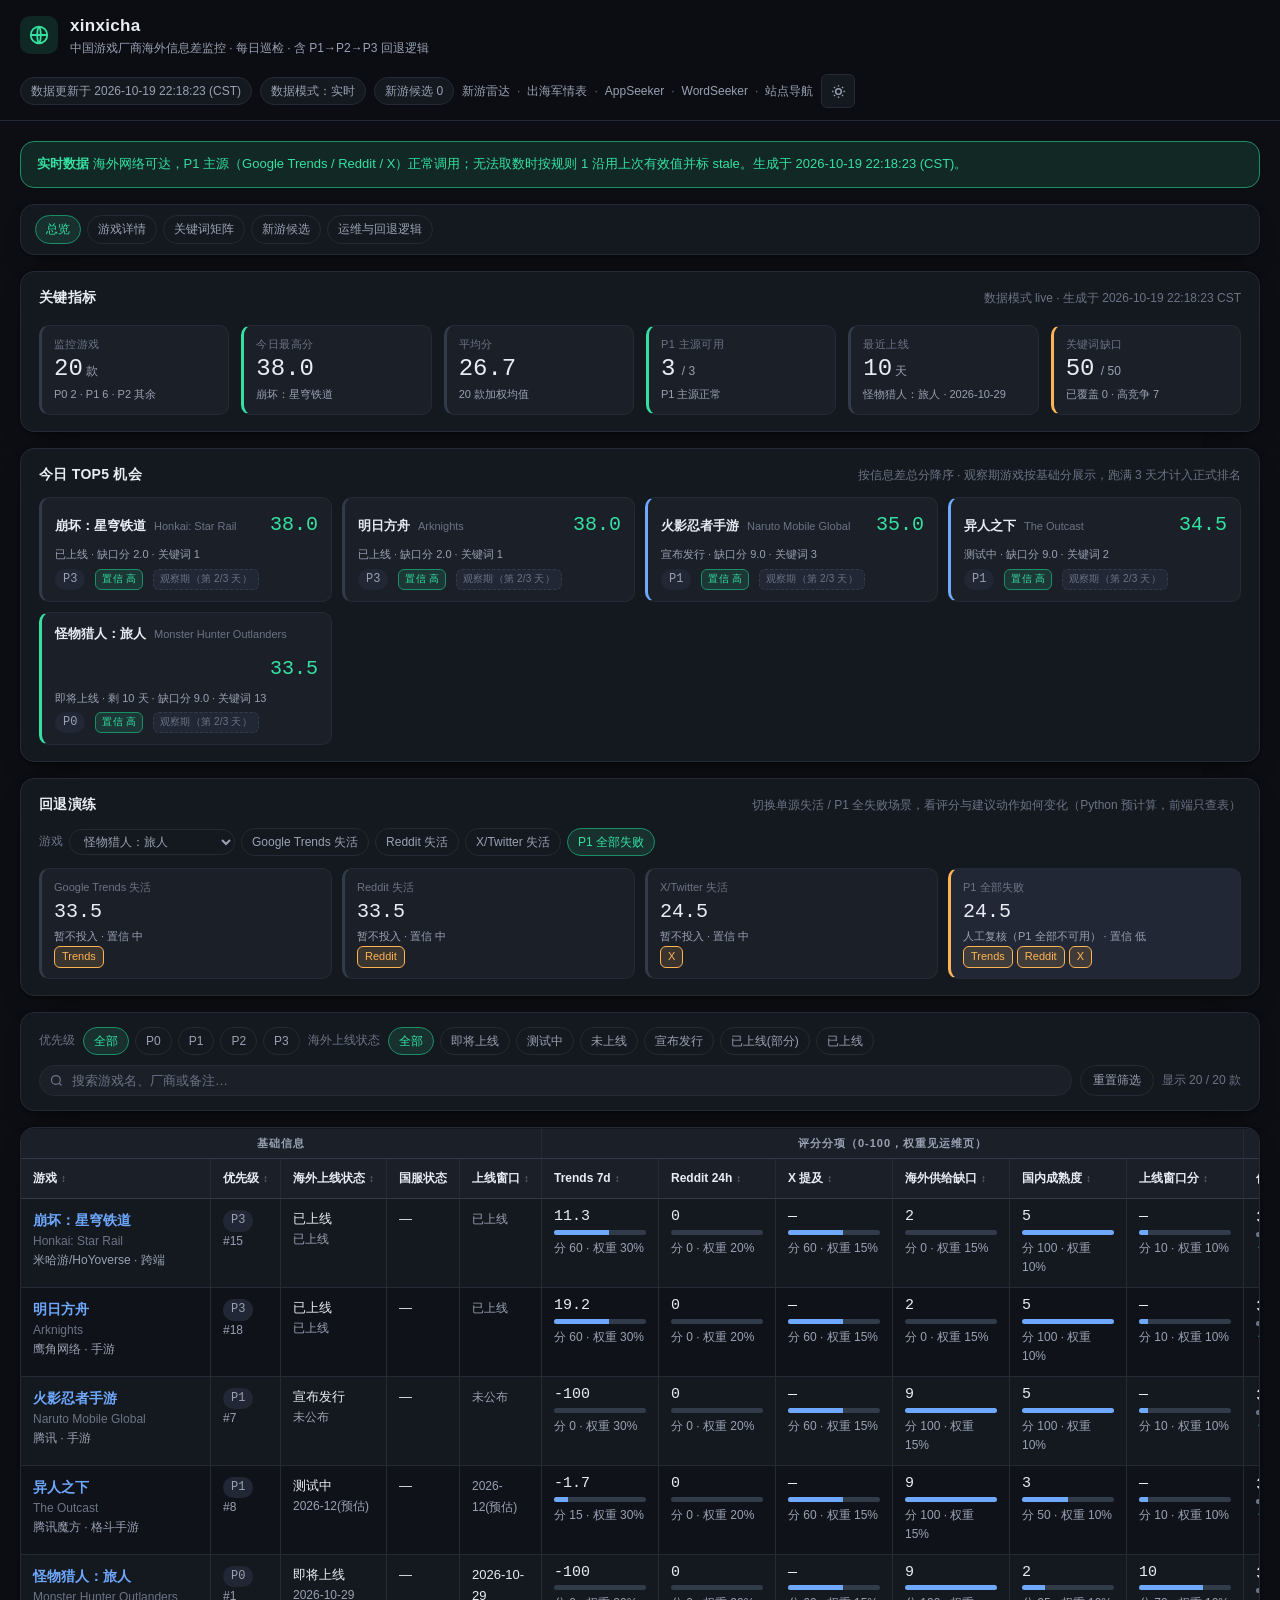
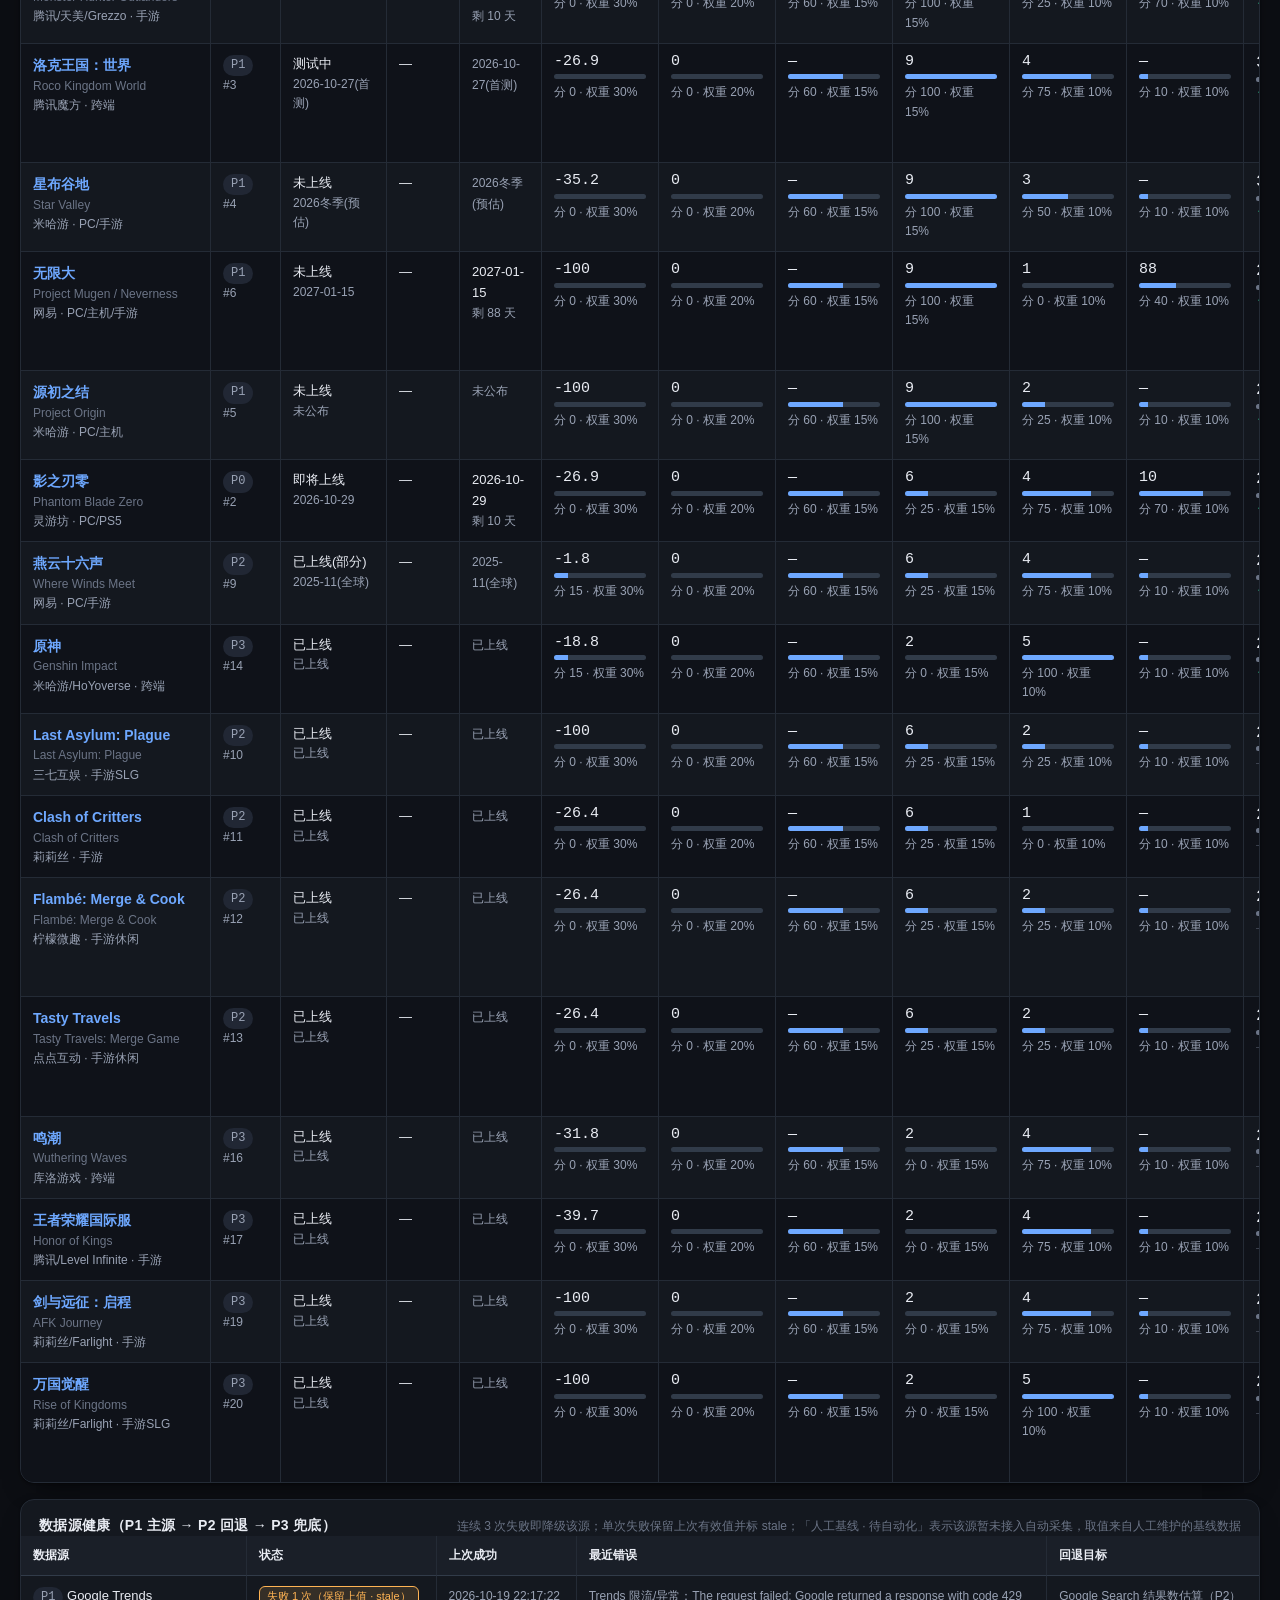
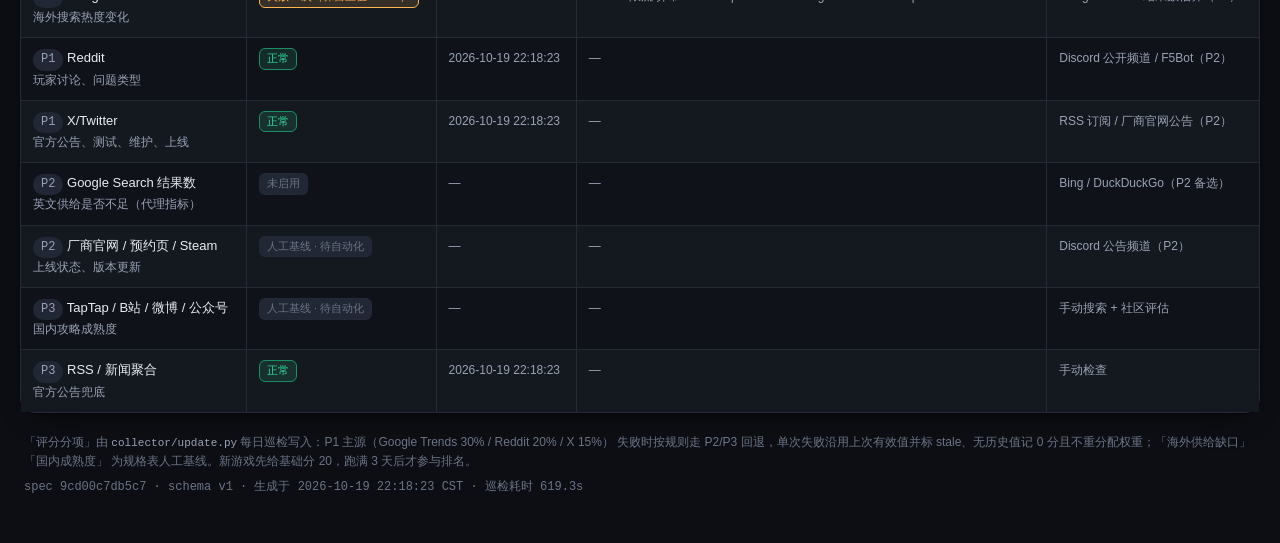
==== commit e6f5bc84: "feat(discover): 新增「新游候选发现层」（方案 A） 复用 Bing News RSS，按 10 个厂商名 + 5 个品类词共 15 个目标检索，过滤掉已在监控的 20 款后按发布时间倒" ====
--- a/web/index.html
+++ b/web/index.html
@@ -36,6 +36,7 @@
       <span class="chip chip-quiet" id="updated-at">正在载入数据…</span>
       <span class="chip chip-quiet" id="mode-chip" hidden></span>
       <span class="chip chip-alert" id="alert-chip" hidden></span>
+      <a class="chip chip-quiet" id="cand-chip" href="discover.html" hidden></a>
       <nav class="site-nav" aria-label="同服务器的其他站点">
         <a href="http://101.132.195.92/gameseek/">新游雷达</a>
         <span class="sep">·</span>
@@ -65,6 +66,7 @@
     <a href="index.html" aria-current="page">总览</a>
     <a href="detail.html">游戏详情</a>
     <a href="keywords.html">关键词矩阵</a>
+    <a href="discover.html">新游候选</a>
     <a href="ops.html">运维与回退逻辑</a>
   </nav>
 
@@ -182,7 +184,8 @@
 <script src="data/games.js"></script>
 <script src="data/keywords.js"></script>
 <script src="data/ops.js"></script>
+<script src="data/discover.js"></script>
 <script src="core.js?v=3"></script>
-<script src="app.js?v=2"></script>
+<script src="app.js?v=3"></script>
 </body>
 </html>
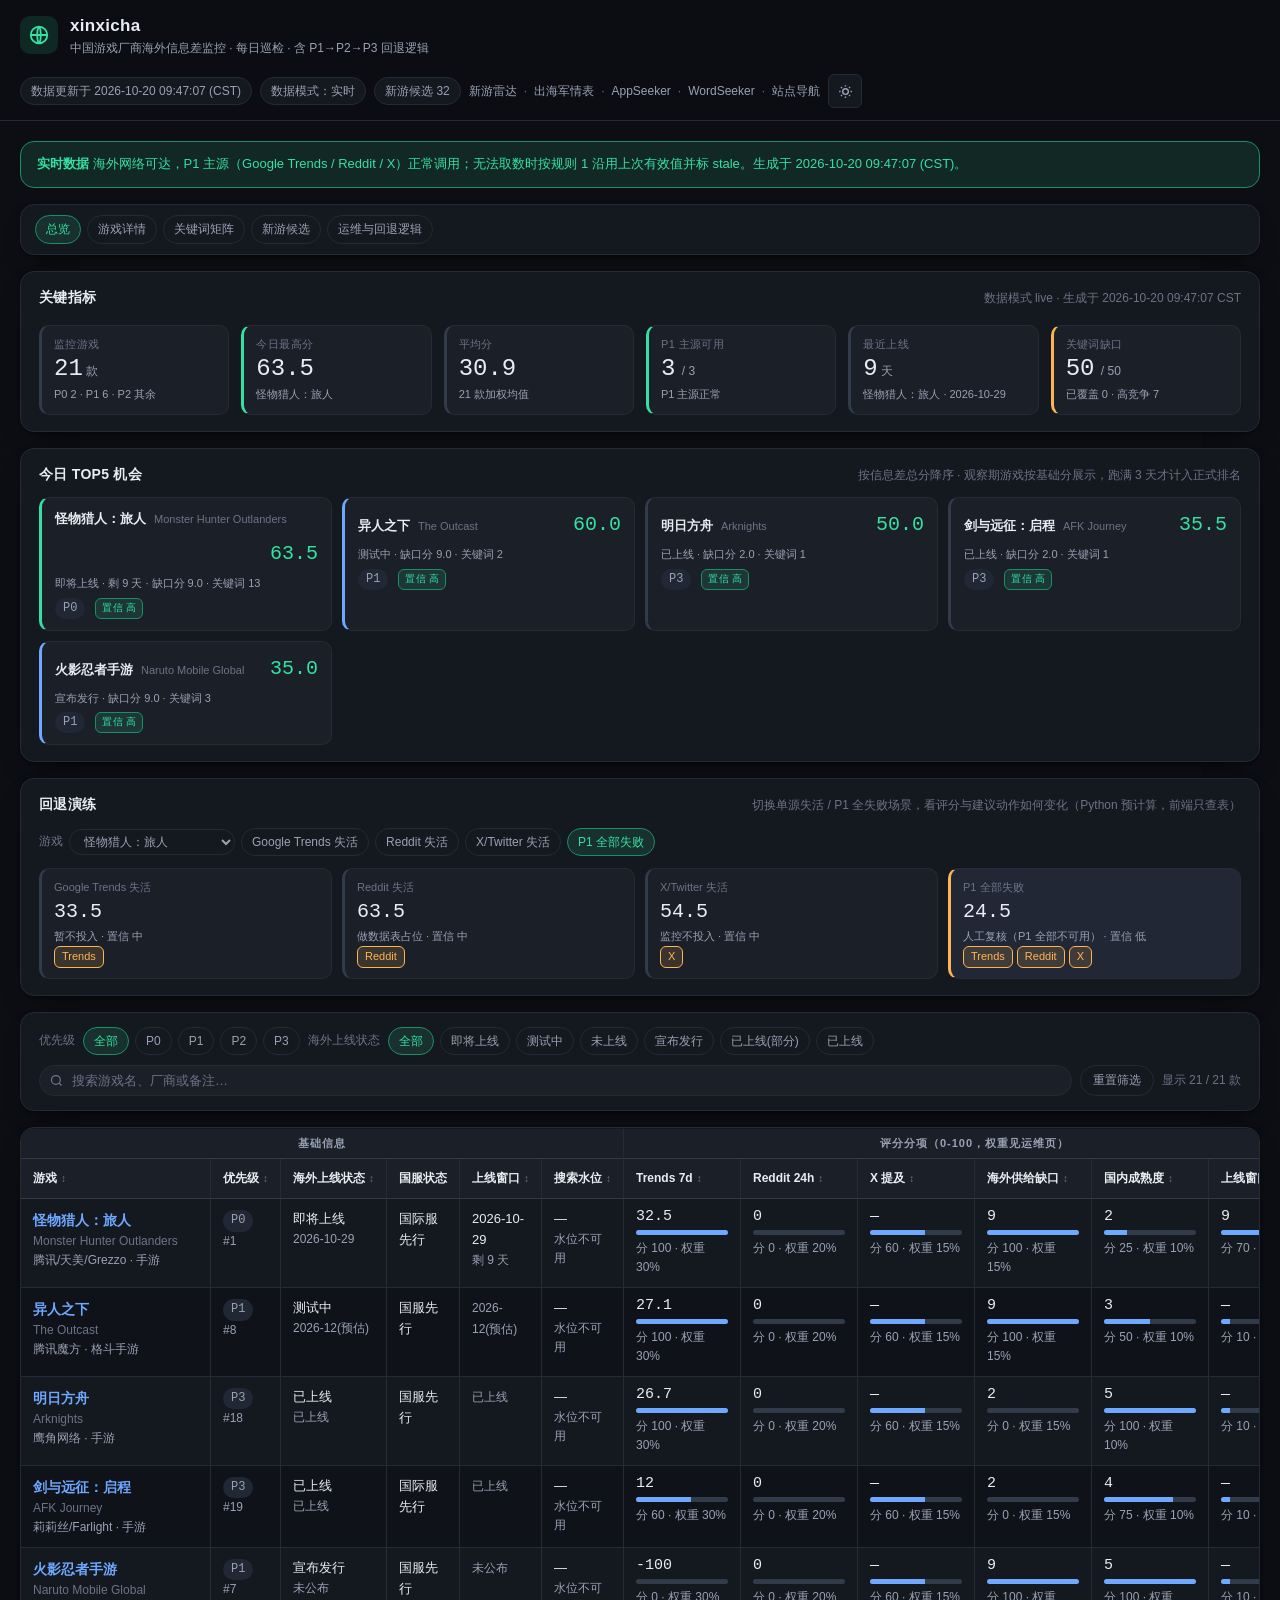
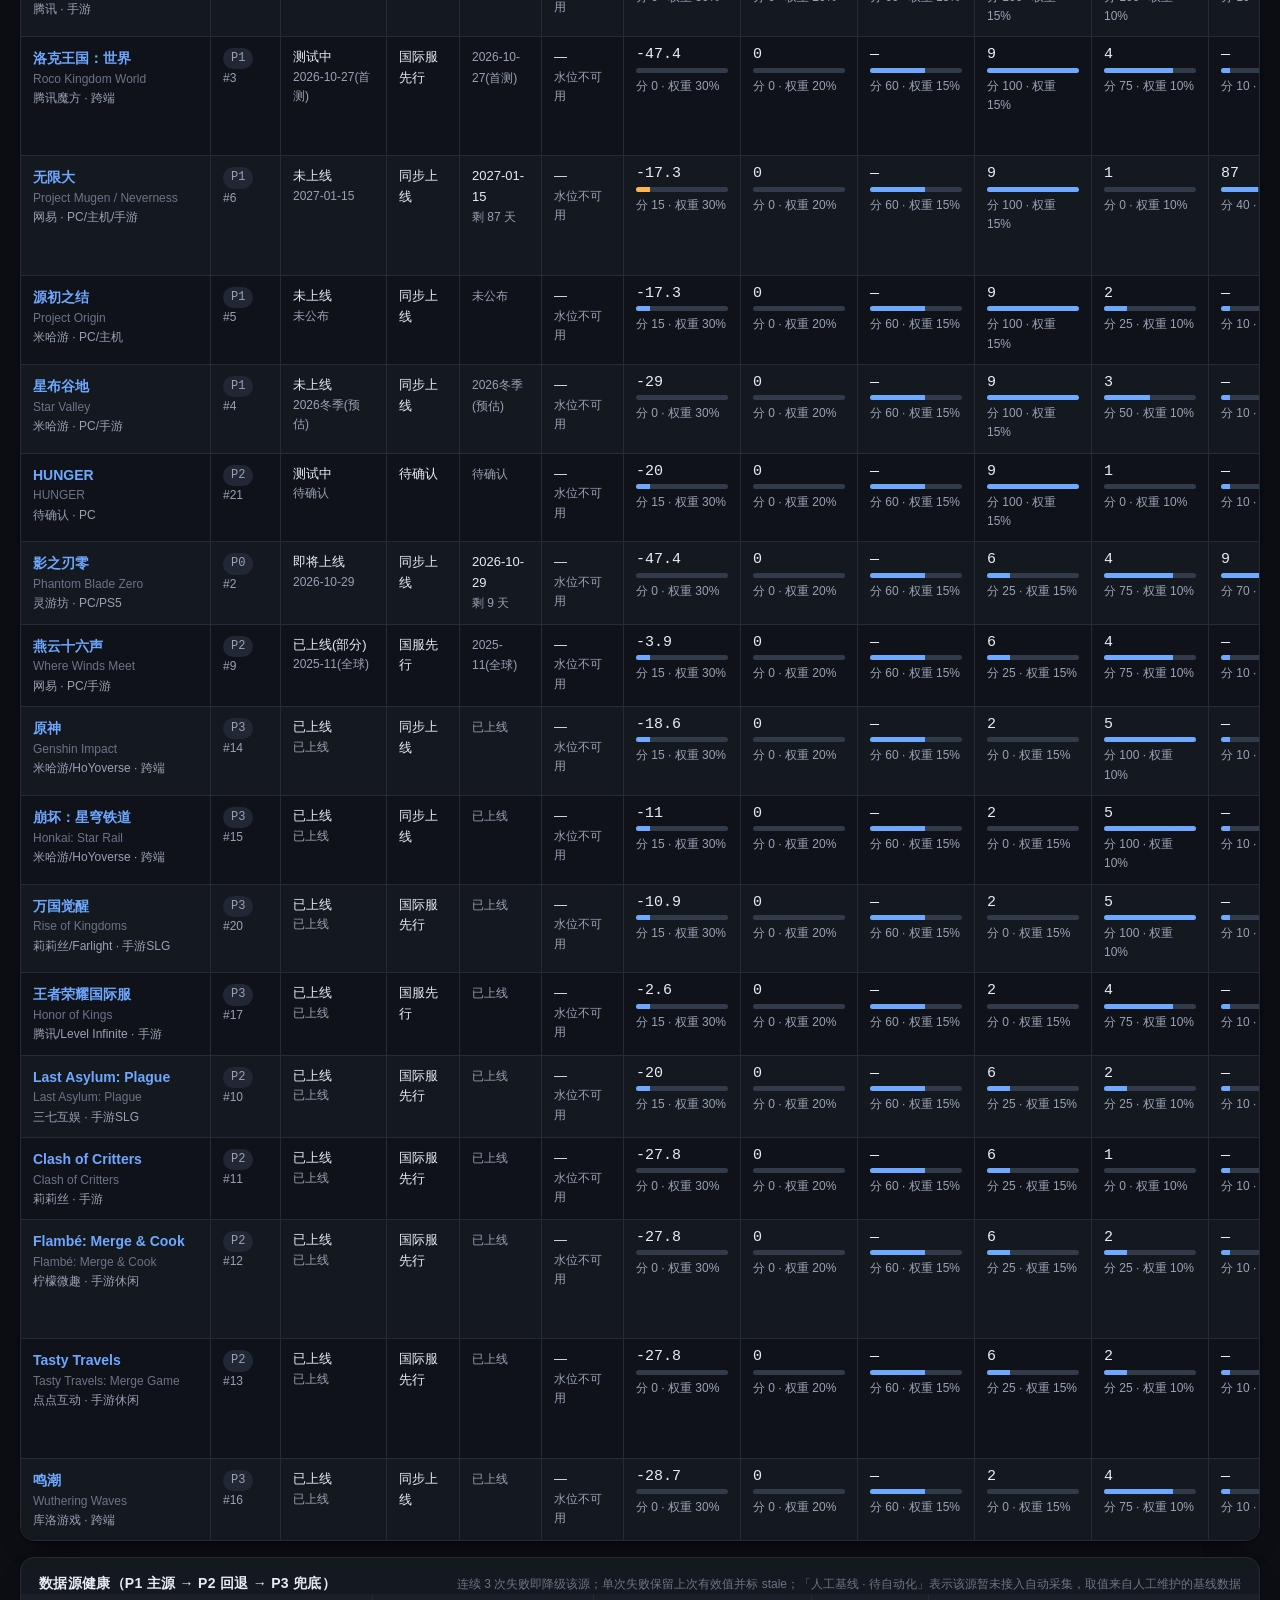
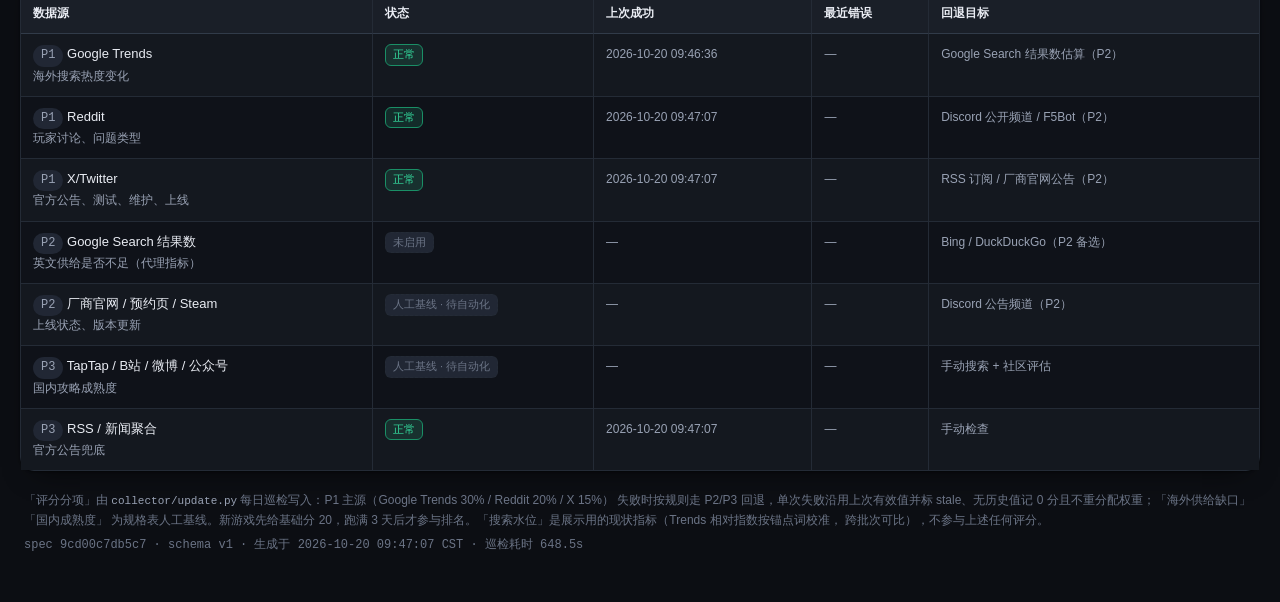
==== commit f775c512: "feat(trends): 新增搜索水位列（锚点校准，展示用不参与评分） 采集：config 新增 trends_anchor（锚点词 gacha game / 定标 60 / 上限 100）；sou" ====
--- a/web/index.html
+++ b/web/index.html
@@ -120,7 +120,7 @@
       <table class="cmp-table table-mid" id="game-table">
         <thead>
           <tr class="group-row">
-            <th colspan="5">基础信息</th>
+            <th colspan="6">基础信息</th>
             <th colspan="6">评分分项（0-100，权重见运维页）</th>
             <th colspan="4">结论</th>
           </tr>
@@ -130,6 +130,7 @@
             <th><button class="th-btn" data-sort-key="status" type="button">海外上线状态</button></th>
             <th>国服状态</th>
             <th><button class="th-btn" data-sort-key="launch_days" type="button">上线窗口</button></th>
+            <th><button class="th-btn" data-sort-key="trends_level" type="button" title="现状指标，展示用、不参与评分：Google Trends 相对指数经锚点词校准后的搜索水位（跨批次、跨游戏可比）">搜索水位</button></th>
             <th><button class="th-btn" data-sort-key="c_trends" type="button">Trends 7d</button></th>
             <th><button class="th-btn" data-sort-key="c_reddit" type="button">Reddit 24h</button></th>
             <th><button class="th-btn" data-sort-key="c_x" type="button">X 提及</button></th>
@@ -174,7 +175,8 @@
     <p>
       「评分分项」由 <code>collector/update.py</code> 每日巡检写入：P1 主源（Google Trends 30% / Reddit 20% / X 15%）
       失败时按规则走 P2/P3 回退，单次失败沿用上次有效值并标 stale、无历史值记 0 分且不重分配权重；「海外供给缺口」「国内成熟度」
-      为规格表人工基线。新游戏先给基础分 20，跑满 3 天后才参与排名。
+      为规格表人工基线。新游戏先给基础分 20，跑满 3 天后才参与排名。「搜索水位」是展示用的现状指标（Trends 相对指数按锚点词校准，
+      跨批次可比），不参与上述任何评分。
     </p>
     <p class="footer-meta" id="footer-meta"></p>
   </footer>
@@ -186,6 +188,6 @@
 <script src="data/ops.js"></script>
 <script src="data/discover.js"></script>
 <script src="core.js?v=3"></script>
-<script src="app.js?v=3"></script>
+<script src="app.js?v=4"></script>
 </body>
 </html>
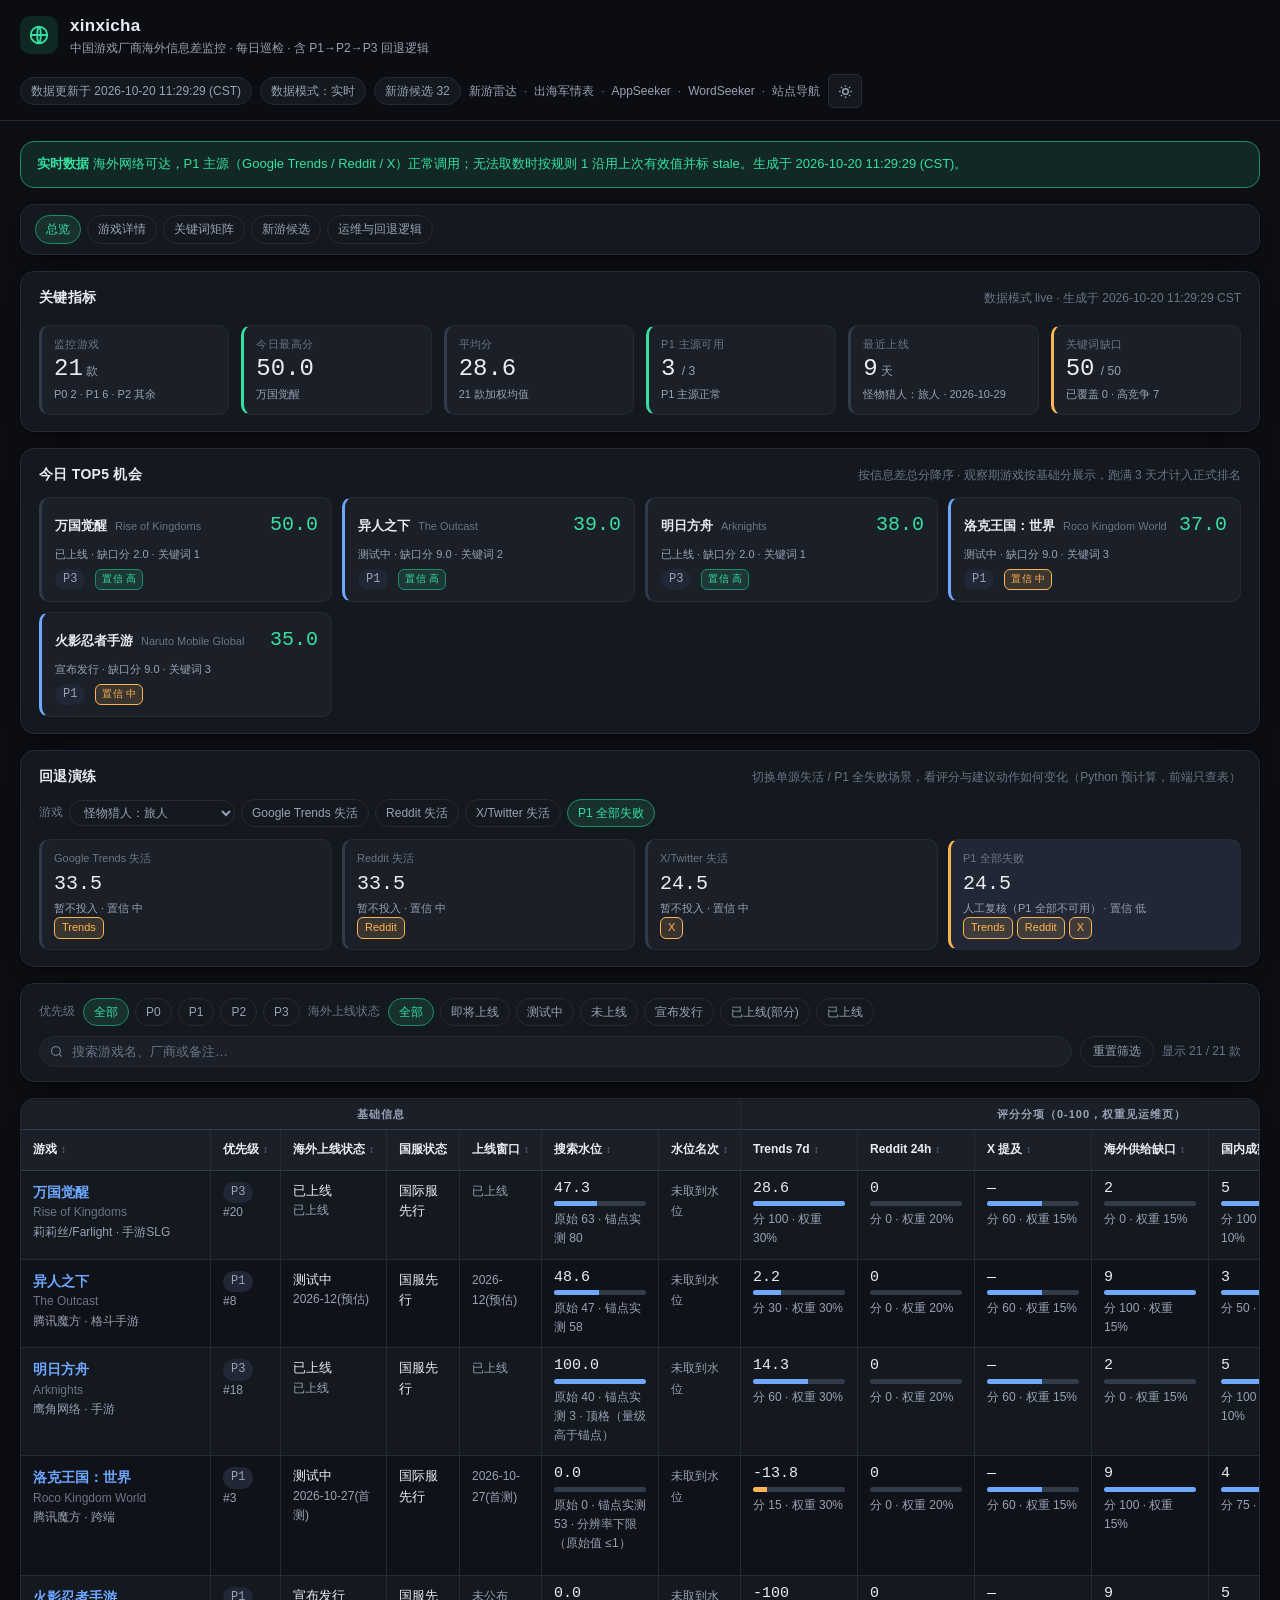
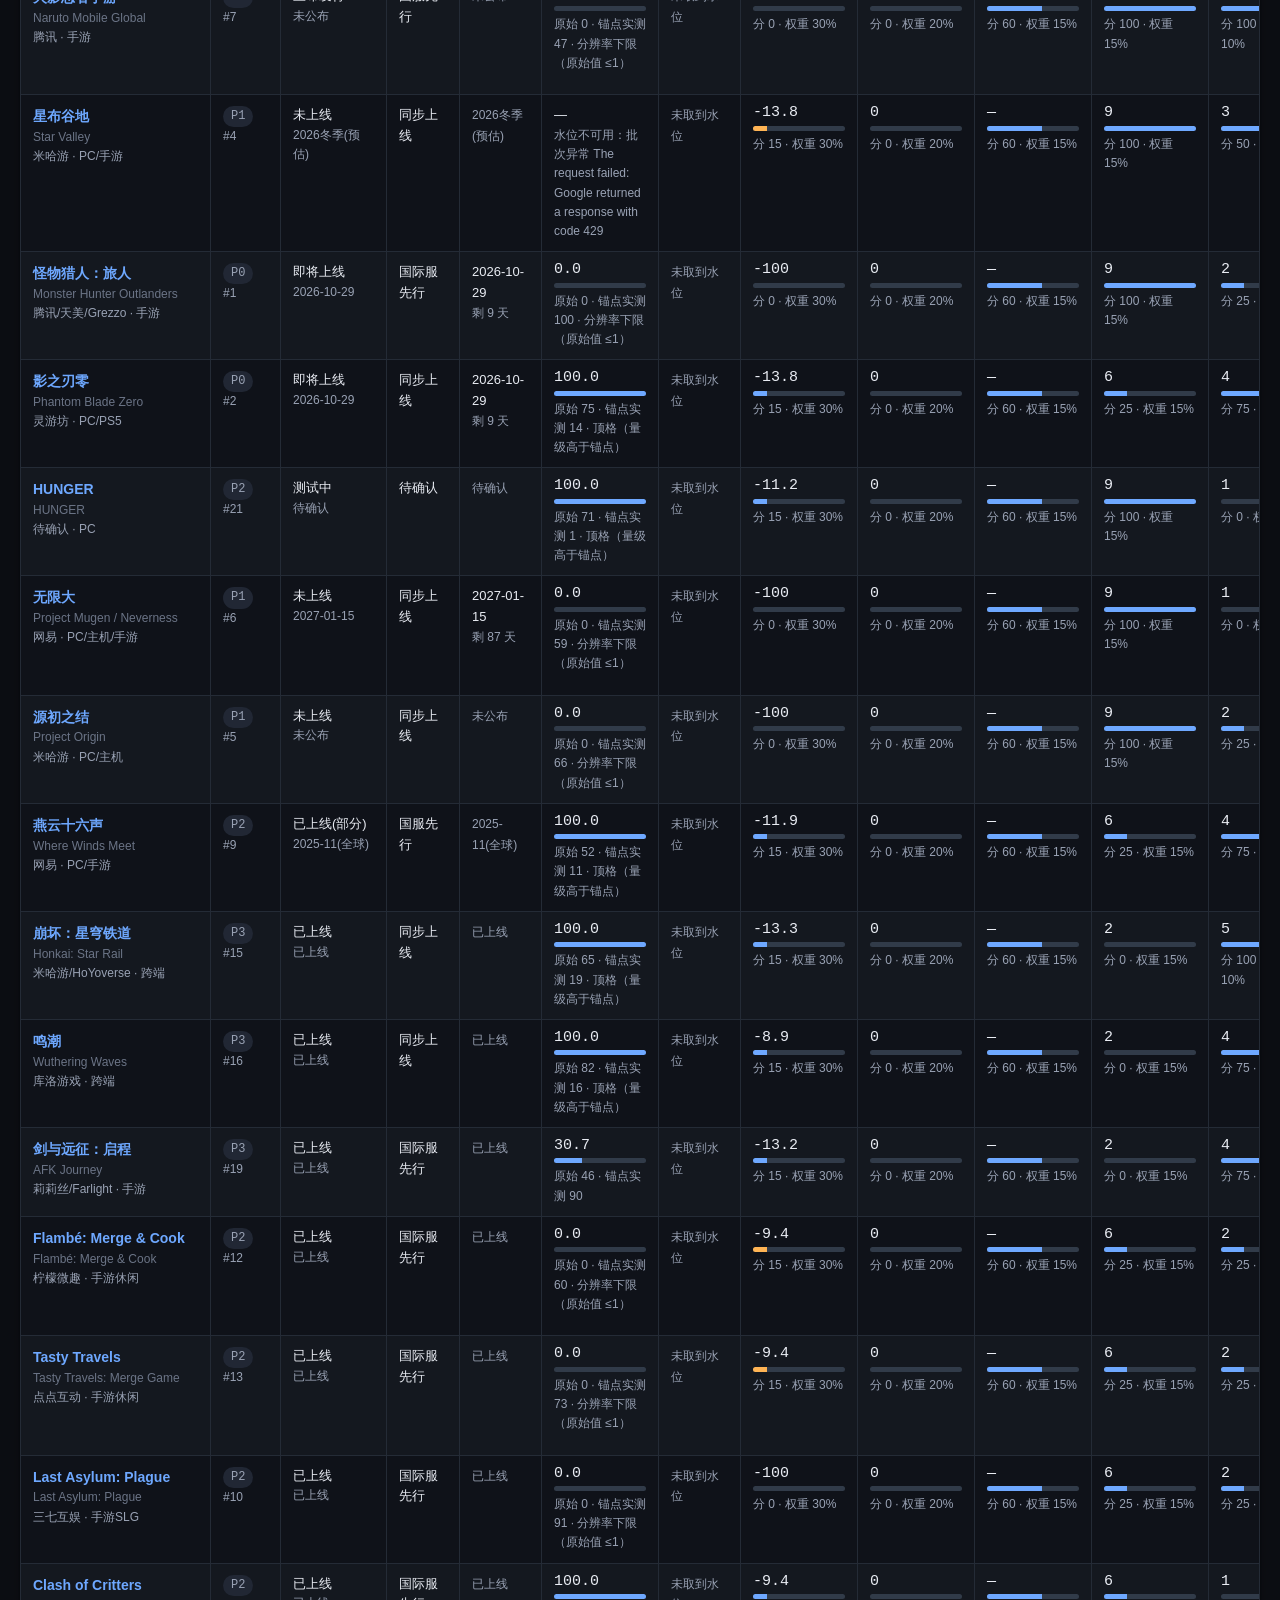
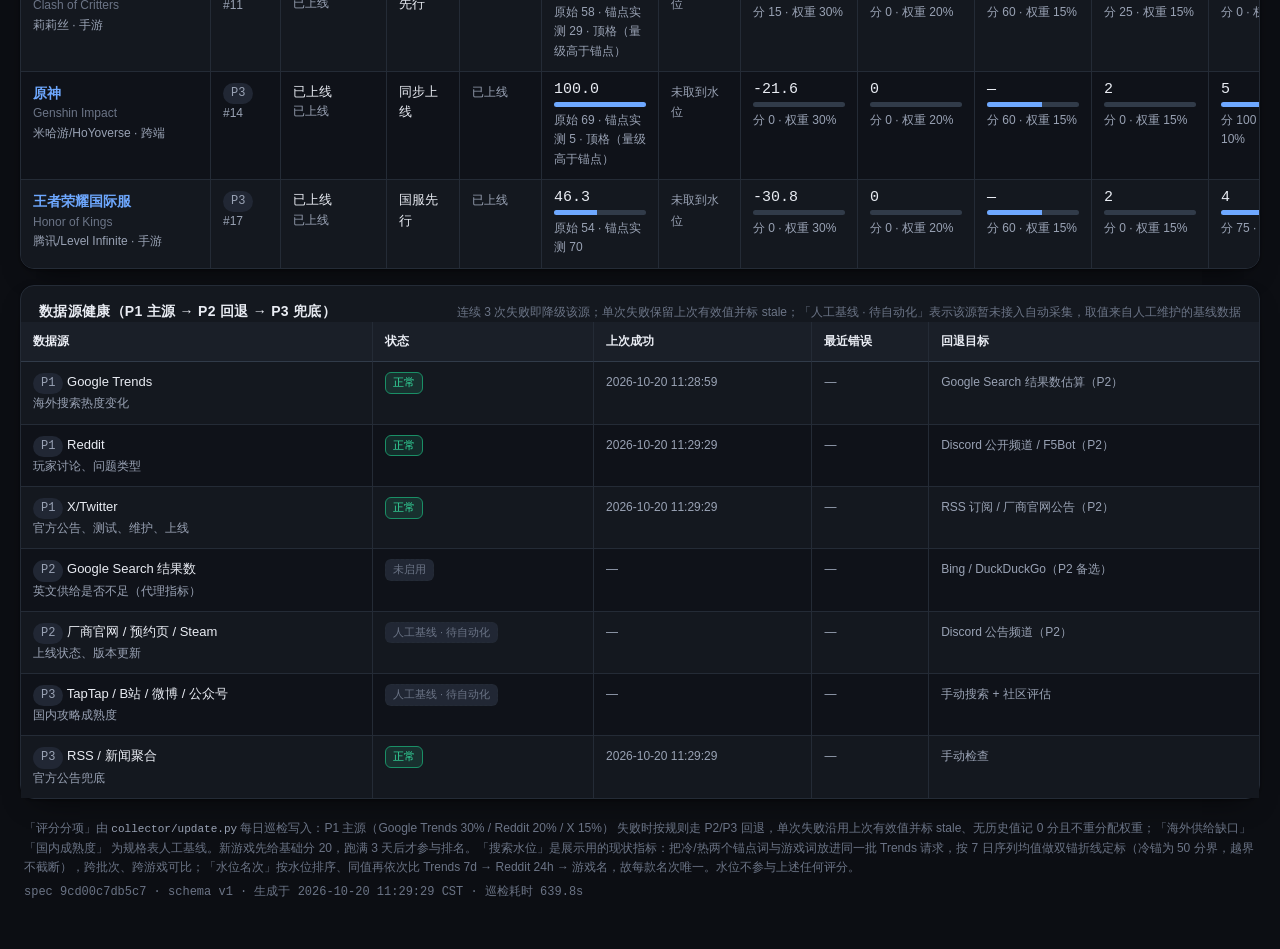
==== commit d2bf40c2: "feat(trends): 搜索水位改双锚折线定标并新增水位名次列，保证每款可区分 旧口径水位封顶 100（min(max_level, raw × target ÷ 锚点实测值)），run #22 " ====
--- a/web/index.html
+++ b/web/index.html
@@ -120,7 +120,7 @@
       <table class="cmp-table table-mid" id="game-table">
         <thead>
           <tr class="group-row">
-            <th colspan="6">基础信息</th>
+            <th colspan="7">基础信息</th>
             <th colspan="6">评分分项（0-100，权重见运维页）</th>
             <th colspan="4">结论</th>
           </tr>
@@ -130,7 +130,8 @@
             <th><button class="th-btn" data-sort-key="status" type="button">海外上线状态</button></th>
             <th>国服状态</th>
             <th><button class="th-btn" data-sort-key="launch_days" type="button">上线窗口</button></th>
-            <th><button class="th-btn" data-sort-key="trends_level" type="button" title="现状指标，展示用、不参与评分：Google Trends 相对指数经锚点词校准后的搜索水位（跨批次、跨游戏可比）">搜索水位</button></th>
+            <th><button class="th-btn" data-sort-key="trends_level" type="button" title="现状指标，展示用、不参与评分：冷/热锚点词与游戏词同一批请求，按 7 日序列均值做双锚折线定标（冷锚为 50 分界，越界不截断；跨批次、跨游戏可比）">搜索水位</button></th>
+            <th><button class="th-btn" data-sort-key="trends_level_rank" type="button" title="搜索水位名次（1 = 水位最高）：水位同值时依次比 Trends 7d → Reddit 24h → 游戏名，保证每款名次唯一">水位名次</button></th>
             <th><button class="th-btn" data-sort-key="c_trends" type="button">Trends 7d</button></th>
             <th><button class="th-btn" data-sort-key="c_reddit" type="button">Reddit 24h</button></th>
             <th><button class="th-btn" data-sort-key="c_x" type="button">X 提及</button></th>
@@ -175,8 +176,9 @@
     <p>
       「评分分项」由 <code>collector/update.py</code> 每日巡检写入：P1 主源（Google Trends 30% / Reddit 20% / X 15%）
       失败时按规则走 P2/P3 回退，单次失败沿用上次有效值并标 stale、无历史值记 0 分且不重分配权重；「海外供给缺口」「国内成熟度」
-      为规格表人工基线。新游戏先给基础分 20，跑满 3 天后才参与排名。「搜索水位」是展示用的现状指标（Trends 相对指数按锚点词校准，
-      跨批次可比），不参与上述任何评分。
+      为规格表人工基线。新游戏先给基础分 20，跑满 3 天后才参与排名。「搜索水位」是展示用的现状指标：把冷/热两个锚点词与游戏词放进同一批
+      Trends 请求，按 7 日序列均值做双锚折线定标（冷锚为 50 分界，越界不截断），跨批次、跨游戏可比；「水位名次」按水位排序、同值再依次比 Trends 7d →
+      Reddit 24h → 游戏名，故每款名次唯一。水位不参与上述任何评分。
     </p>
     <p class="footer-meta" id="footer-meta"></p>
   </footer>
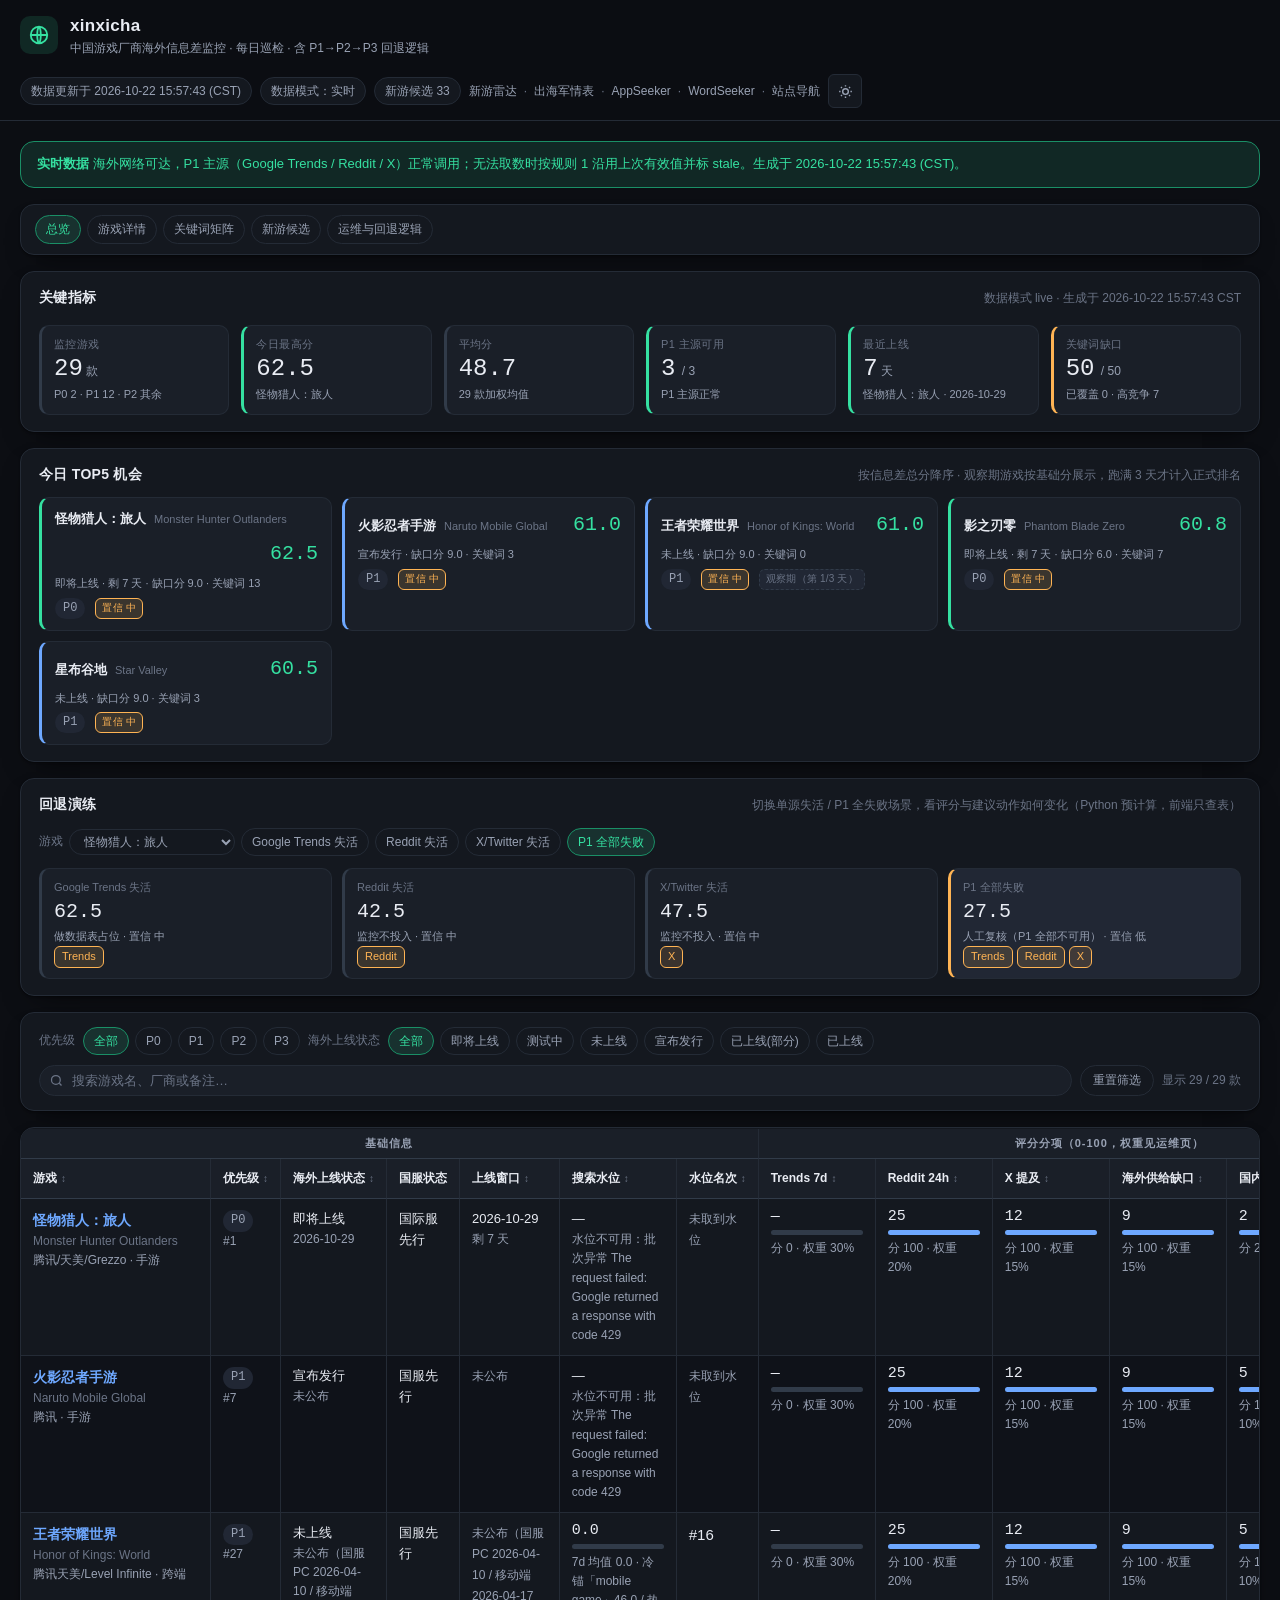
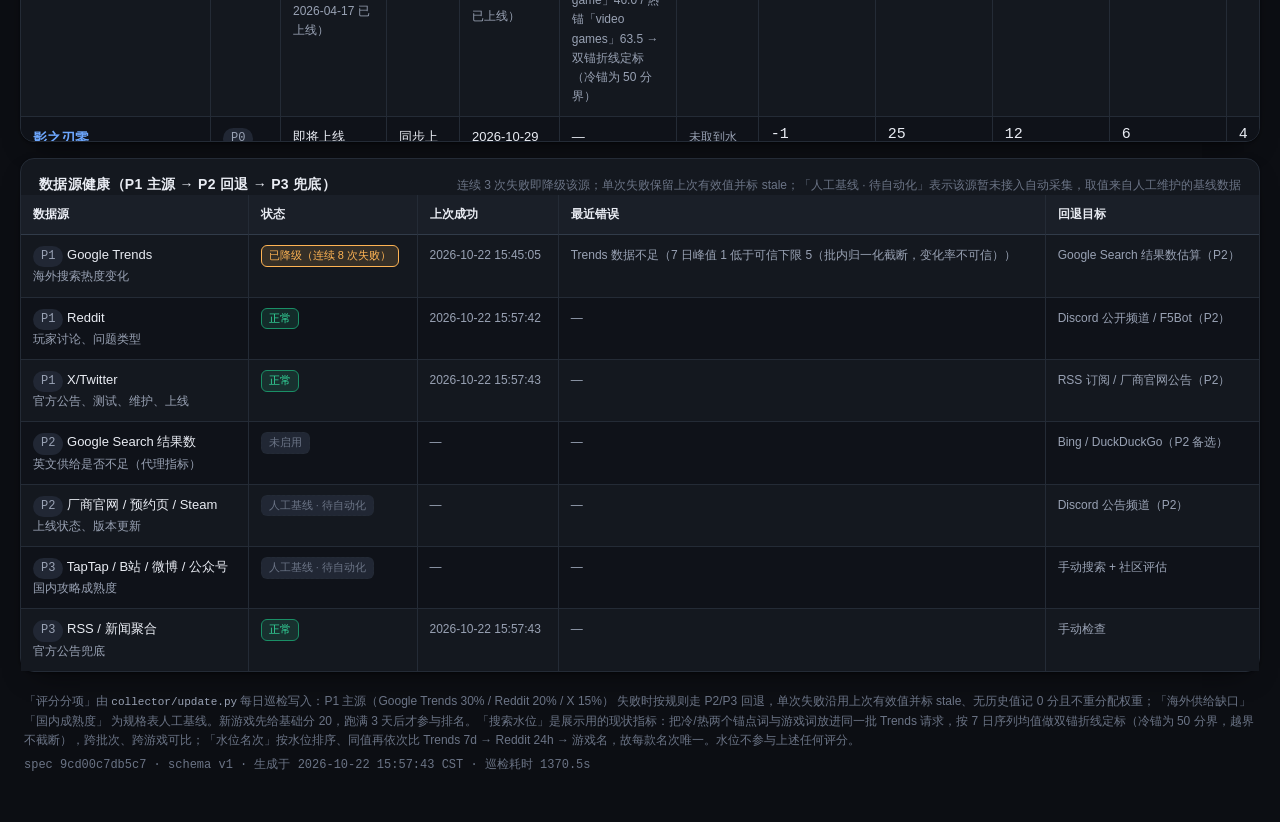
==== commit 93c3ecc0: "fix(web): 表格改为容器内纵向滚动，表头与首列固定可见" ====
--- a/web/index.html
+++ b/web/index.html
@@ -13,7 +13,7 @@
   } catch (error) { /* 隐私模式下保持默认 */ }
 })();
 </script>
-<link rel="stylesheet" href="styles.css?v=4">
+<link rel="stylesheet" href="styles.css?v=7">
 </head>
 <body>
 
--- a/web/styles.css
+++ b/web/styles.css
@@ -284,7 +284,12 @@
 
 .table-scroll {
   overflow-x: auto;
-  overflow-y: visible;
+  /* 显式纵向滚动：sticky 表头只在「最近的可滚动祖先」内吸附，
+     若这里不形成纵向滚动容器，表头会随页面一起滚走，
+     横向滚动（首列冻结）也会因参照系不对而失效 */
+  overflow-y: auto;
+  /* 限高后表头与首列在容器内固定，长表不必把整页撑开 */
+  max-height: 68vh;
   /* 让横向滚动条常驻，避免用户忽略右侧还有列 */
   scrollbar-color: var(--border-strong) transparent;
 }
@@ -366,8 +371,10 @@
 .th-btn[data-dir="asc"]::after { content: "↑"; color: var(--brand); }
 .th-btn[data-dir="desc"]::after { content: "↓"; color: var(--brand); }
 
-/* 首列冻结 */
+/* 首列冻结：横向滚动时「游戏 / 数据源」列始终贴左；
+   表头首列要盖住同层的分组表头，层级比普通 th 高一级 */
 .cmp-table .col-first { position: sticky; left: 0; z-index: 3; background: var(--panel-2); }
+.cmp-table thead .col-first { z-index: 4; }
 
 /* 隔行变色：颜色挂在行级变量上，冻结列与普通单元格共用同一底色，
    排序/筛选后 nth-child 会跟着重排，不需要动 JS */
@@ -614,7 +621,7 @@
 @media (max-width: 860px) {
   .shell { padding: 12px; }
   .table-panel { overflow: visible; }
-  .table-scroll { overflow-x: visible; }
+  .table-scroll { overflow-x: visible; overflow-y: visible; max-height: none; }
 
   .cmp-table { min-width: 0; display: block; }
   .cmp-table thead { display: none; }
@@ -932,3 +939,99 @@
 .run-games li { margin: 1px 0; }
 .run-src { color: var(--text-faint); }
 
+/* ==========================================================================
+   候选 → 加入监控：生成 seed_games.json 条目
+   ========================================================================== */
+
+.add-btn {
+  padding: 4px 10px;
+  border-radius: var(--radius-full);
+  border: 1px solid var(--border);
+  background: var(--panel-2);
+  color: var(--text-dim);
+  font-family: inherit;
+  font-size: 12px;
+  white-space: nowrap;
+  cursor: pointer;
+}
+.add-btn:hover { color: var(--text); border-color: var(--brand-deep); }
+
+.seed-dialog {
+  width: min(760px, calc(100vw - 32px));
+  max-height: calc(100vh - 64px);
+  padding: 0;
+  border: 1px solid var(--border-strong);
+  border-radius: var(--radius);
+  background: var(--panel);
+  color: var(--text);
+  box-shadow: 0 24px 64px rgba(0, 0, 0, 0.45);
+}
+.seed-dialog::backdrop { background: rgba(0, 0, 0, 0.55); }
+
+.seed-form { padding: 16px 18px 14px; }
+.seed-head { display: flex; align-items: center; justify-content: space-between; gap: 10px; }
+.seed-head h2 { margin: 0; font-size: 15px; }
+.seed-hint { margin: 8px 0 4px; color: var(--text-dim); font-size: 12px; line-height: 1.6; }
+.seed-source { margin: 0 0 10px; color: var(--text-faint); font-size: 11px; word-break: break-all; }
+.seed-fields { display: grid; grid-template-columns: repeat(2, minmax(0, 1fr)); gap: 8px 12px; }
+.seed-fields label { display: flex; flex-direction: column; gap: 4px; color: var(--text-faint); font-size: 11px; }
+.seed-fields input,
+.seed-fields select {
+  padding: 6px 9px;
+  border-radius: var(--radius-sm);
+  border: 1px solid var(--border);
+  background: var(--panel-2);
+  color: var(--text);
+  font-family: inherit;
+  font-size: 13px;
+}
+.seed-fields input:focus,
+.seed-fields select:focus { outline: none; border-color: var(--brand-deep); }
+.seed-json {
+  margin: 10px 0 0;
+  padding: 10px 12px;
+  max-height: 240px;
+  overflow: auto;
+  border-radius: var(--radius-sm);
+  border: 1px solid var(--border);
+  background: var(--panel-2);
+  color: var(--text-dim);
+  font-family: var(--font-mono);
+  font-size: 11.5px;
+  line-height: 1.5;
+  white-space: pre-wrap;
+  word-break: break-all;
+}
+.seed-push {
+  display: flex;
+  align-items: center;
+  gap: 8px;
+  flex-wrap: wrap;
+  margin-top: 10px;
+  padding-top: 10px;
+  border-top: 1px dashed var(--border);
+}
+.seed-push[hidden] { display: none; }
+.seed-push input {
+  flex: 1 1 200px;
+  min-width: 160px;
+  padding: 6px 9px;
+  border-radius: var(--radius-sm);
+  border: 1px solid var(--border);
+  background: var(--panel-2);
+  color: var(--text);
+  font-family: inherit;
+  font-size: 13px;
+}
+.seed-push input:focus { outline: none; border-color: var(--brand-deep); }
+.seed-push .text-btn.primary { color: var(--brand-deep); font-weight: 600; }
+.seed-push .text-btn:disabled { opacity: 0.5; cursor: default; }
+
+.seed-actions { display: flex; align-items: center; gap: 8px; flex-wrap: wrap; margin-top: 10px; }
+.seed-actions .cell-sub { margin-right: auto; }
+.seed-actions .text-btn { text-decoration: none; }
+
+@media (max-width: 560px) {
+  .seed-fields { grid-template-columns: 1fr; }
+}
+
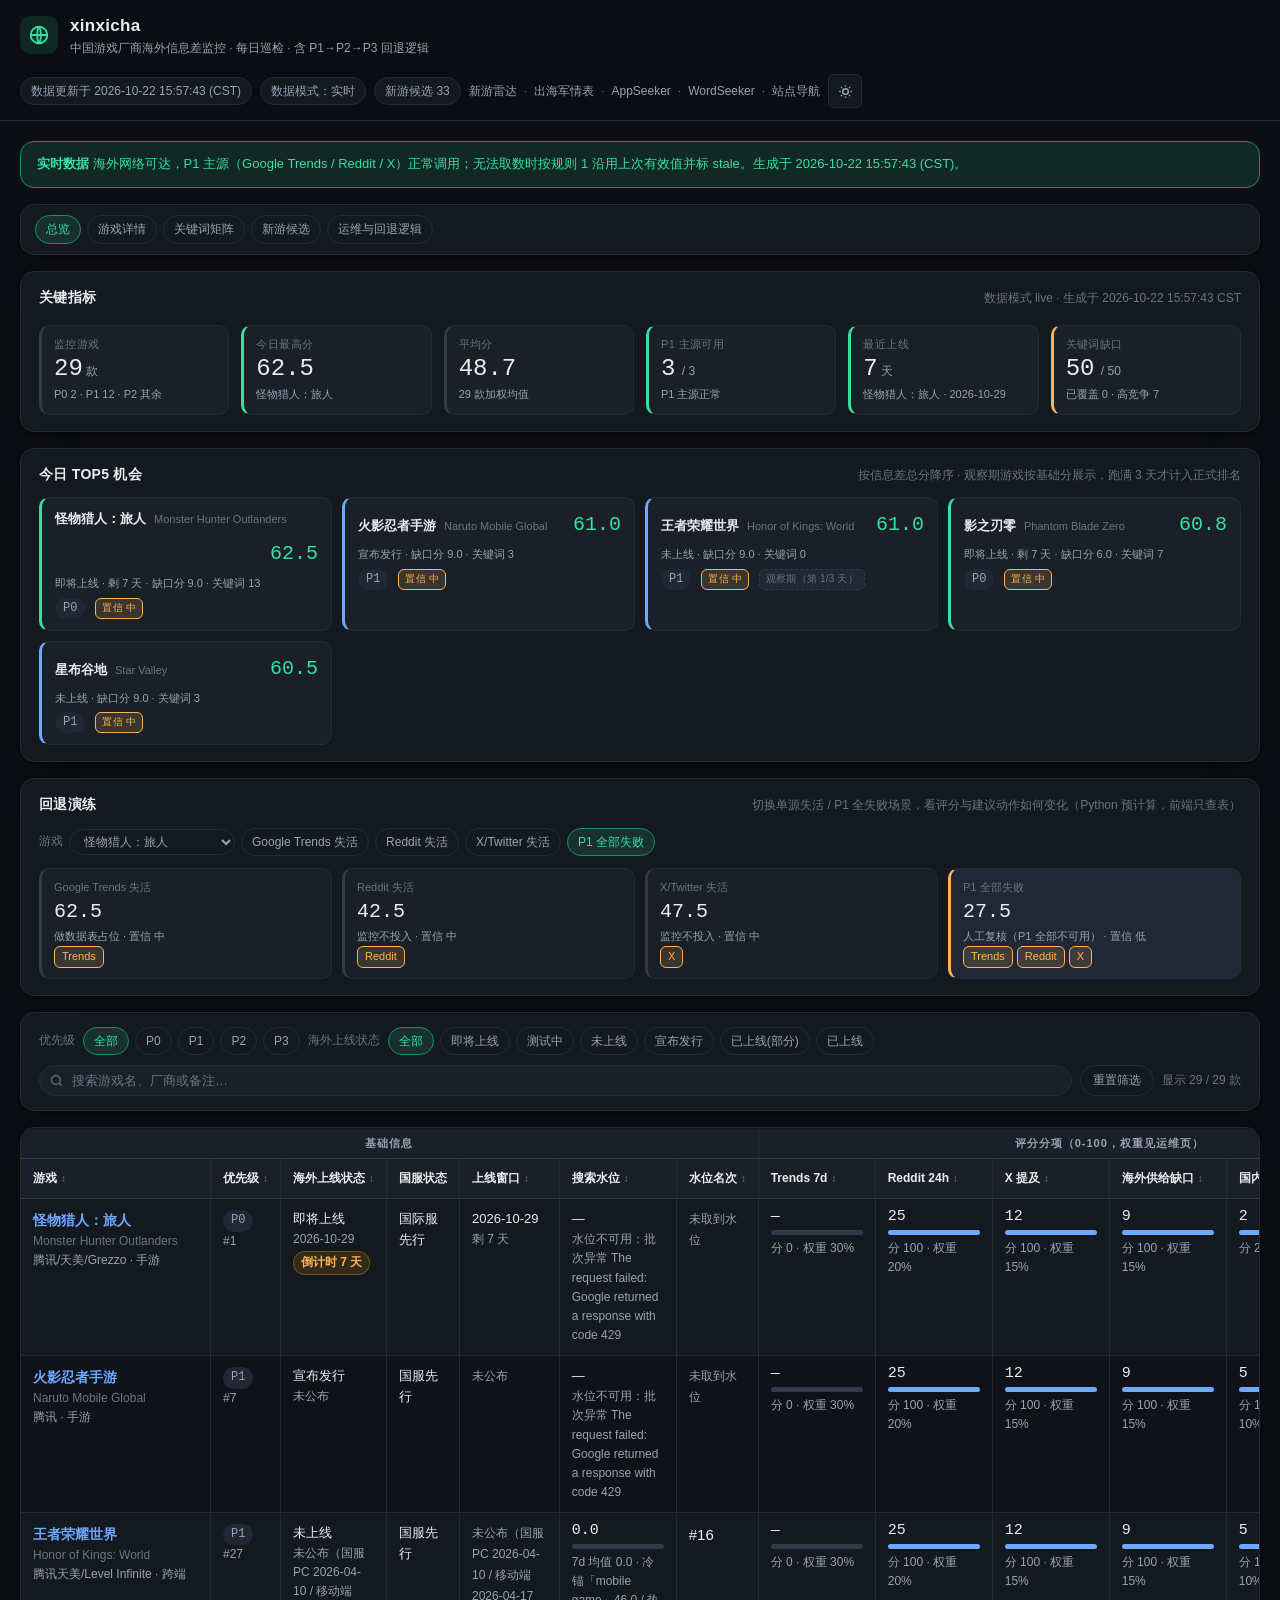
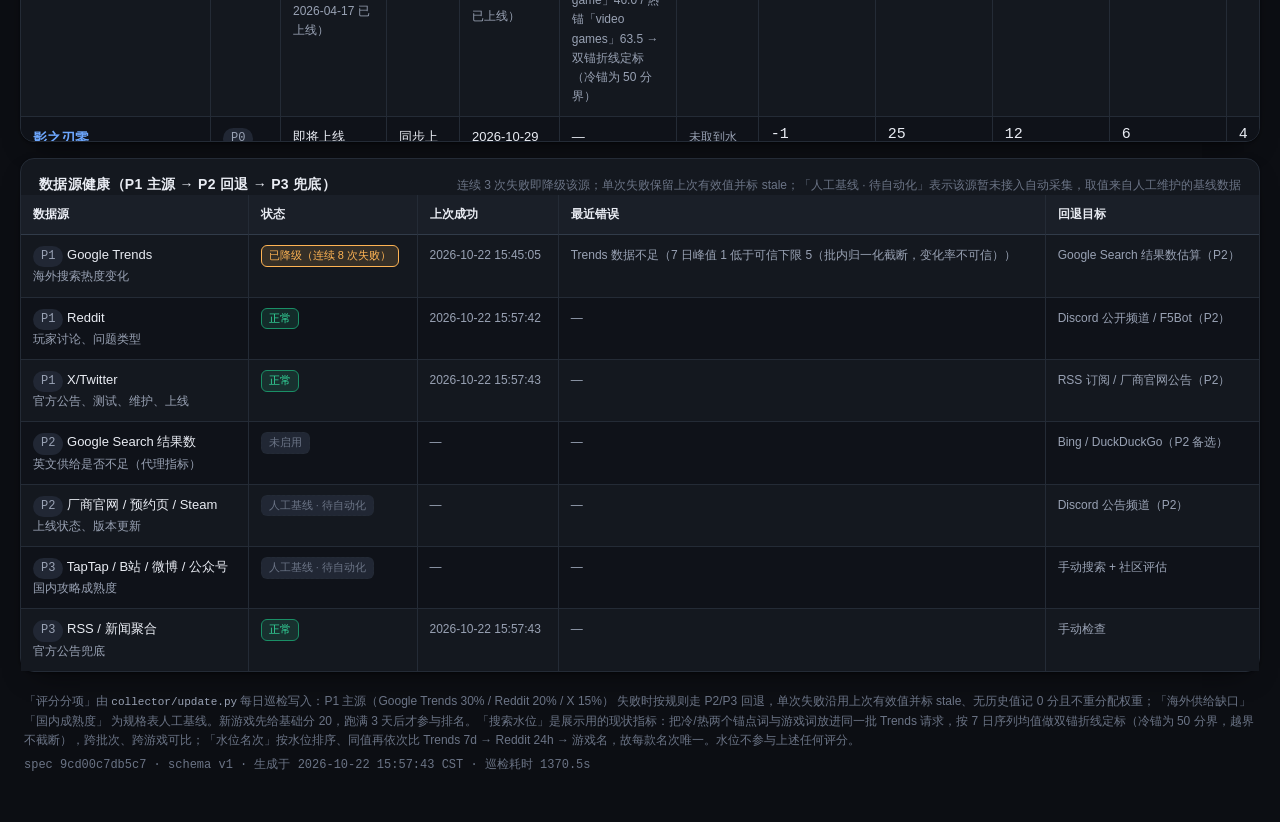
==== commit 1adbeaf8: "feat(index): 海外上线状态列增加倒计时，90 天内高亮 launch_days 为负时显示已上线天数，非负时显示倒计时；距上线不足 90 天用琥珀色徽标高亮，未公布档期的游戏不显示倒计时。" ====
--- a/web/index.html
+++ b/web/index.html
@@ -13,7 +13,7 @@
   } catch (error) { /* 隐私模式下保持默认 */ }
 })();
 </script>
-<link rel="stylesheet" href="styles.css?v=7">
+<link rel="stylesheet" href="styles.css?v=8">
 </head>
 <body>
 
--- a/web/styles.css
+++ b/web/styles.css
@@ -405,6 +405,23 @@
 .cell-title { color: var(--text); }
 .cell-sub { color: var(--text-dim); font-size: 12px; }
 
+/* 海外上线倒计时：90 天内高亮，提示临近上线 */
+.cdown {
+  margin-top: 2px;
+  font-size: 12px;
+  color: var(--text-dim);
+  font-variant-numeric: tabular-nums;
+}
+.cdown-hot {
+  display: inline-block;
+  padding: 1px 7px;
+  border-radius: var(--radius-full);
+  background: rgba(245, 158, 11, 0.14);
+  border: 1px solid rgba(245, 158, 11, 0.32);
+  color: var(--amber);
+  font-weight: 600;
+}
+
 ul.cell-list { margin: 0; padding-left: 16px; }
 ul.cell-list li { margin: 2px 0; color: var(--text-dim); }
 ul.cell-list li::marker { color: var(--text-faint); }
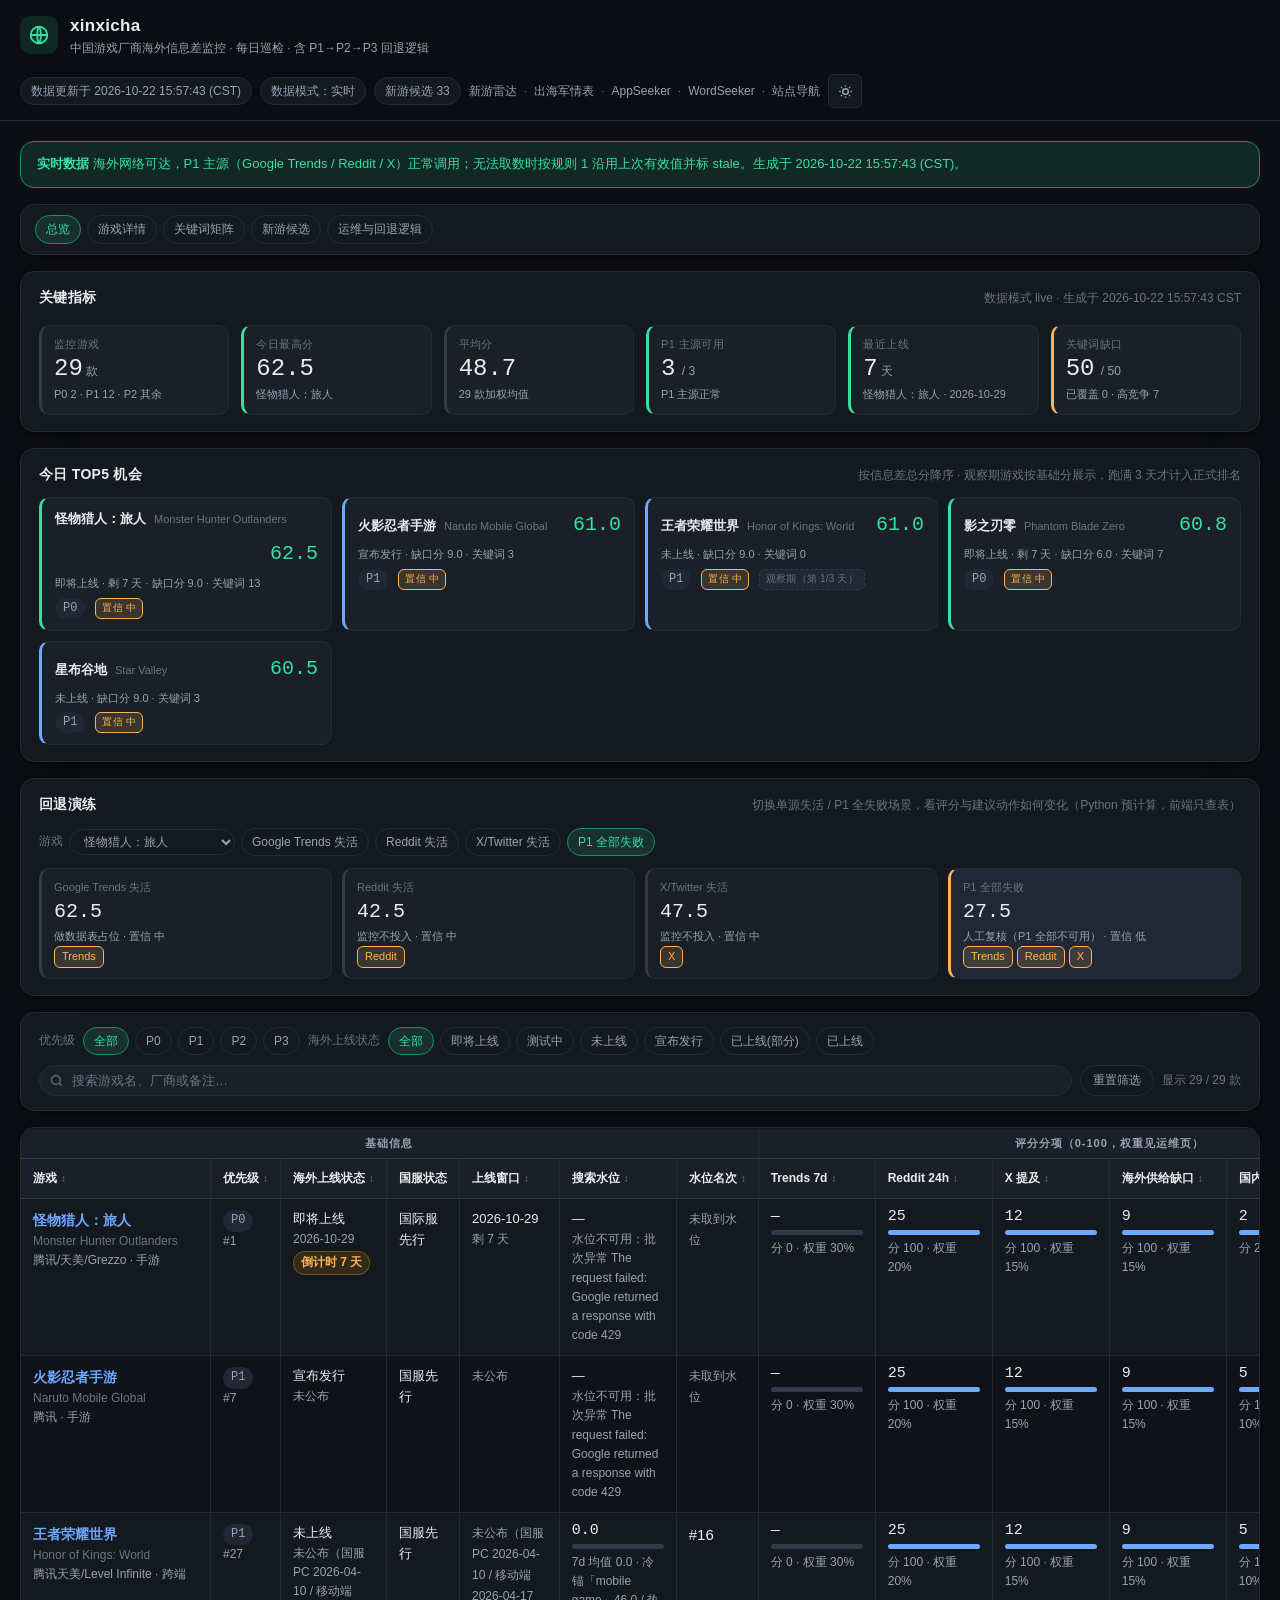
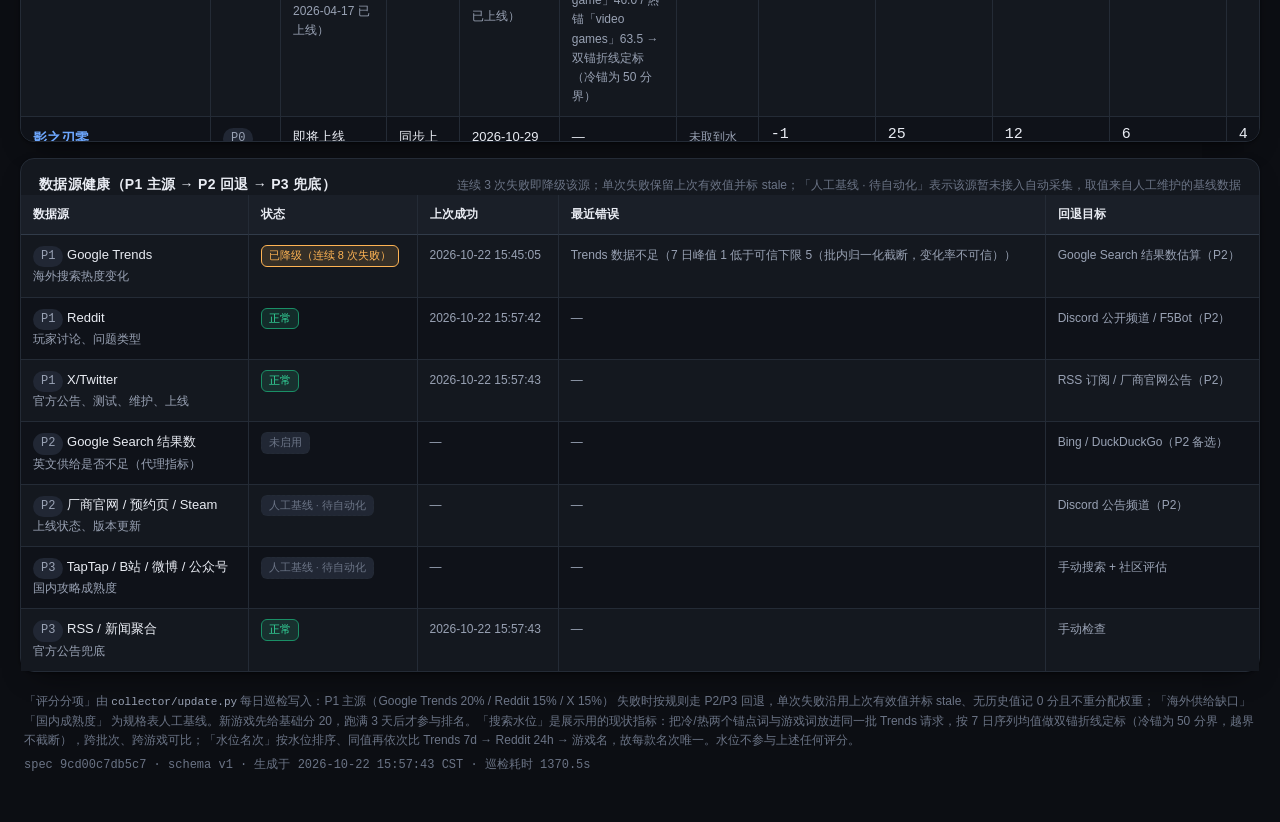
==== commit 318f63e2: "chore(scoring): 评分权重改为机会窗口优先（20/15/15/20/15/15） 人工基线三项（供给缺口/国内成熟度/上线窗口）由 35% 提到 50%，声量两项由 50% 降到 35%" ====
--- a/web/index.html
+++ b/web/index.html
@@ -174,7 +174,7 @@
 
   <footer class="site-footer">
     <p>
-      「评分分项」由 <code>collector/update.py</code> 每日巡检写入：P1 主源（Google Trends 30% / Reddit 20% / X 15%）
+      「评分分项」由 <code>collector/update.py</code> 每日巡检写入：P1 主源（Google Trends 20% / Reddit 15% / X 15%）
       失败时按规则走 P2/P3 回退，单次失败沿用上次有效值并标 stale、无历史值记 0 分且不重分配权重；「海外供给缺口」「国内成熟度」
       为规格表人工基线。新游戏先给基础分 20，跑满 3 天后才参与排名。「搜索水位」是展示用的现状指标：把冷/热两个锚点词与游戏词放进同一批
       Trends 请求，按 7 日序列均值做双锚折线定标（冷锚为 50 分界，越界不截断），跨批次、跨游戏可比；「水位名次」按水位排序、同值再依次比 Trends 7d →
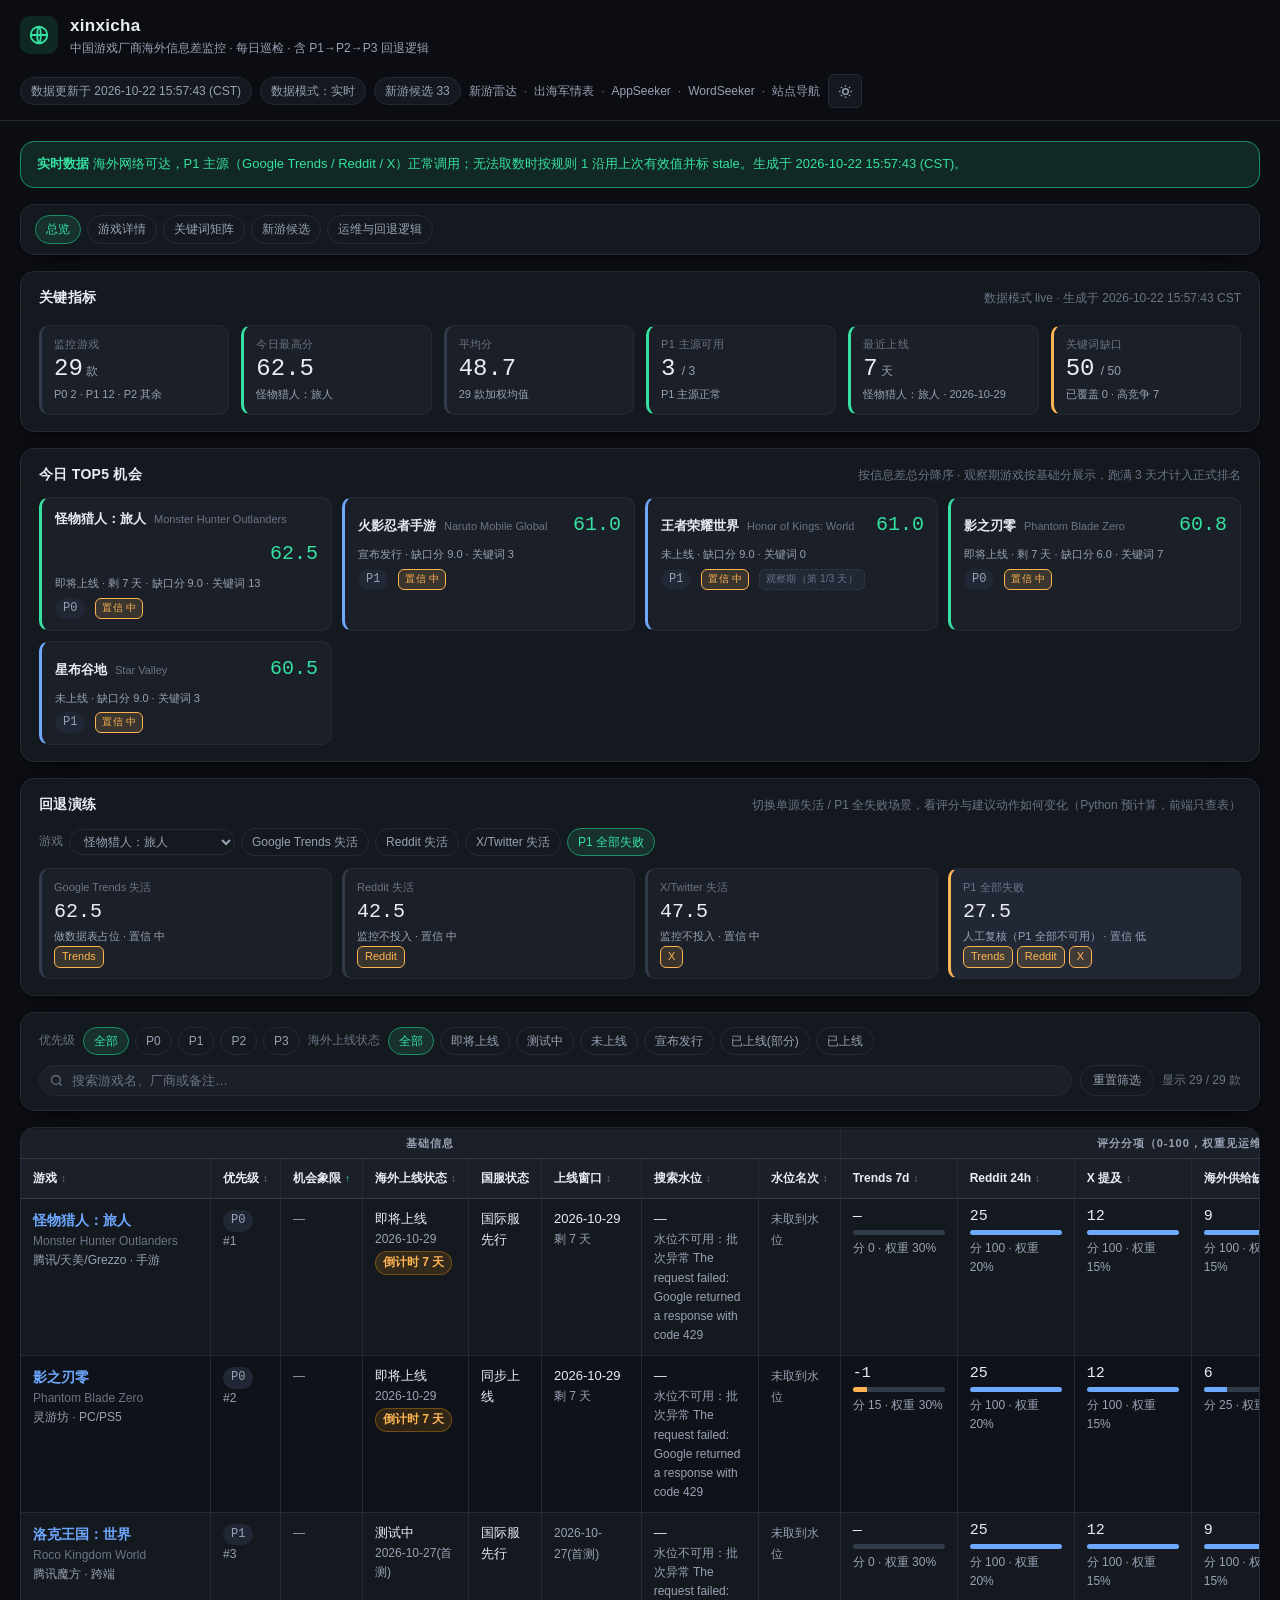
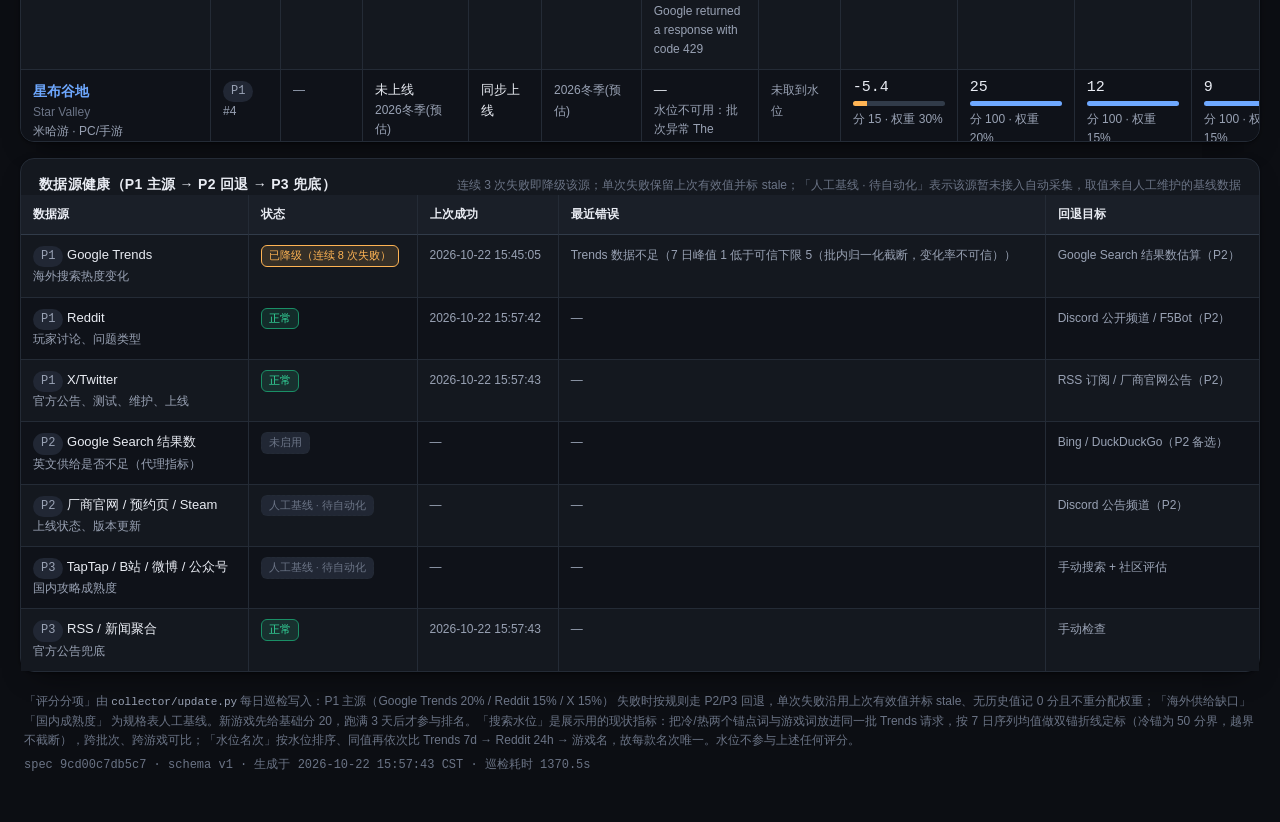
==== commit 59eb55f7: "feat(index): 新增机会象限列，默认按其排序 水位（需求规模）× Trends 7d（时机）合成 7 个可排序档位：优先占位/差异化切入/收割长尾/稳定长尾/只监控/不投入/象限未知。仅展示" ====
--- a/web/index.html
+++ b/web/index.html
@@ -13,7 +13,7 @@
   } catch (error) { /* 隐私模式下保持默认 */ }
 })();
 </script>
-<link rel="stylesheet" href="styles.css?v=8">
+<link rel="stylesheet" href="styles.css?v=9">
 </head>
 <body>
 
@@ -120,13 +120,14 @@
       <table class="cmp-table table-mid" id="game-table">
         <thead>
           <tr class="group-row">
-            <th colspan="7">基础信息</th>
+            <th colspan="8">基础信息</th>
             <th colspan="6">评分分项（0-100，权重见运维页）</th>
             <th colspan="4">结论</th>
           </tr>
           <tr class="col-row">
             <th class="col-first"><button class="th-btn" data-sort-key="name_cn" type="button">游戏</button></th>
             <th><button class="th-btn" data-sort-key="priority" type="button">优先级</button></th>
+            <th><button class="th-btn" data-sort-key="opportunity" type="button" title="机会象限（展示用、不参与评分）：搜索水位 = 现状需求规模，Trends 7d = 时机。低水位+上升＝优先占位；高水位+上升＝差异化切入；高水位+回落＝收割长尾；高水位+走平＝稳定长尾；低水位+走平＝只监控；低水位+回落＝不投入；缺水位或变化率＝未知。水位 ≥50 为高，≥100 标「头部」，变化率超过 ±5% 才算升/降">机会象限</button></th>
             <th><button class="th-btn" data-sort-key="status" type="button">海外上线状态</button></th>
             <th>国服状态</th>
             <th><button class="th-btn" data-sort-key="launch_days" type="button">上线窗口</button></th>
--- a/web/styles.css
+++ b/web/styles.css
@@ -402,6 +402,53 @@
   font-size: 12px;
 }
 
+/* 机会象限：低水位+上升（绿）机会最大，依次到不投入（红），未知用虚线圈 */
+.opp {
+  display: inline-block;
+  padding: 1px 7px;
+  border-radius: var(--radius-full);
+  border: 1px solid;
+  font-size: 12px;
+  font-weight: 600;
+  white-space: nowrap;
+}
+.opp-occupy {
+  color: var(--brand);
+  border-color: var(--brand-deep);
+  background: var(--brand-wash);
+}
+.opp-differentiate {
+  color: var(--blue);
+  border-color: color-mix(in srgb, var(--blue) 45%, transparent);
+  background: color-mix(in srgb, var(--blue) 12%, transparent);
+}
+.opp-harvest {
+  color: var(--violet);
+  border-color: color-mix(in srgb, var(--violet) 45%, transparent);
+  background: color-mix(in srgb, var(--violet) 12%, transparent);
+}
+.opp-steady {
+  color: var(--text-dim);
+  border-color: var(--border-strong);
+  background: var(--panel-3);
+}
+.opp-watch {
+  color: var(--text-faint);
+  border-color: var(--border);
+  background: transparent;
+}
+.opp-cooling {
+  color: var(--red);
+  border-color: color-mix(in srgb, var(--red) 40%, transparent);
+  background: color-mix(in srgb, var(--red) 10%, transparent);
+}
+.opp-unknown {
+  color: var(--text-faint);
+  border-color: var(--border-strong);
+  border-style: dashed;
+  background: transparent;
+}
+
 .cell-title { color: var(--text); }
 .cell-sub { color: var(--text-dim); font-size: 12px; }
 
